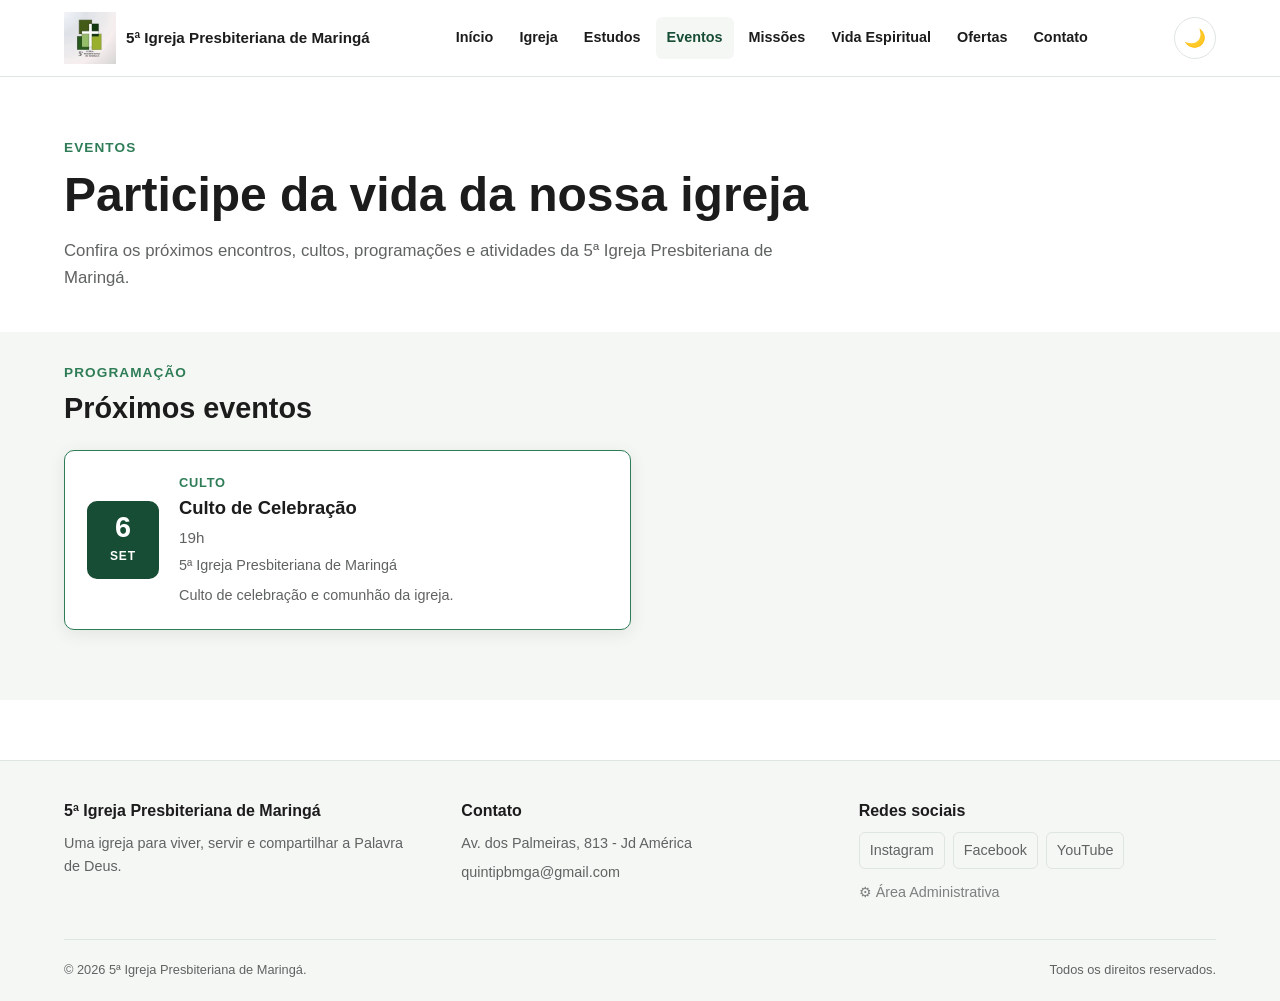
==== pages/eventos/eventos.html @ d7b568ab "Add files via upload" ====
<!DOCTYPE html>
<html lang="pt-BR">

<head>
    <meta charset="UTF-8">

    <meta
        name="viewport"
        content="width=device-width, initial-scale=1.0"
    >

    <meta
        name="description"
        content="Confira os próximos eventos da 5ª Igreja Presbiteriana de Maringá."
    >

    <title>Eventos — 5ª Igreja Presbiteriana de Maringá</title>

    <link
        rel="icon"
        href="../../asssets/logo/ipb.ico"
    >

    <link
        rel="stylesheet"
        href="../../beckend/css/global.css"
    >

    <link
        rel="stylesheet"
        href="../../beckend/css/components.css"
    >

    <link
        rel="stylesheet"
        href="eventos.css"
    >
</head>

<body data-root="../../">

    <header id="header"></header>

    <main>

        <!-- =====================================================
             INTRODUÇÃO
             ===================================================== -->

        <section class="eventos-intro">

            <div class="eventos-container">

                <p class="eventos-label">
                    Eventos
                </p>

                <h1>
                    Participe da vida da nossa igreja
                </h1>

                <p class="eventos-texto">
                    Confira os próximos encontros, cultos,
                    programações e atividades da
                    5ª Igreja Presbiteriana de Maringá.
                </p>

            </div>

        </section>


        <!-- =====================================================
             EVENTOS
             ===================================================== -->

        <section class="eventos-conteudo">

            <div class="eventos-container">

                <div class="eventos-cabecalho">

                    <div>

                        <p class="eventos-secao-label">
                            Programação
                        </p>

                        <h2>
                            Próximos eventos
                        </h2>

                    </div>

                </div>


                <!--
                    Os eventos serão carregados
                    dinamicamente pelo eventos.js.
                -->
            <div
                class="eventos-lista"
                id="eventos-lista"
            ></div>

            </div>

            </section>

            </main>

    <footer id="footer"></footer>


    <script src="../../beckend/js/global.js"></script>

    <script src="../../beckend/js/components.js"></script>

    <script src="eventos.js"></script>

</body>

</html>
---- beckend/css/global.css ----
/* =========================================================
   GLOBAL — SIPB MARINGÁ
   ========================================================= */


/* =========================================================
   VARIÁVEIS
   ========================================================= */

:root {

    /* =====================================================
       CORES PRINCIPAIS DA IDENTIDADE
       ===================================================== */

    --verde-principal: #174d35;
    --verde-escuro: #174d35;
    --verde-medio: #2f7d57;
    --verde-claro: #7fba9a;


    /* =====================================================
       TEMA CLARO
       ===================================================== */

    --cor-fundo: #ffffff;

    --cor-fundo-secundario: #f5f7f5;

    --cor-fundo-card: #ffffff;

    --cor-texto: #1c1c1c;

    --cor-texto-secundario: #5f6361;

    --cor-borda: #dfe5e1;


    /* =====================================================
       HEADER
       ===================================================== */

    --header-fundo: #ffffff;

    --header-texto: #1c1c1c;


    /* =====================================================
       BOTÕES
       ===================================================== */

    --botao-fundo: var(--verde-escuro);

    --botao-texto: #ffffff;

    --botao-hover: #236846;


    /* =====================================================
       SOMBRAS
       ===================================================== */

    --sombra-suave:
        0 4px 18px rgba(0, 0, 0, 0.08);


    /* =====================================================
       DIMENSÕES
       ===================================================== */

    --largura-conteudo: 1180px;

    --altura-header: 76px;


    /* =====================================================
       BORDAS
       ===================================================== */

    --raio-pequeno: 6px;

    --raio-medio: 10px;

    --raio-grande: 16px;


    /* =====================================================
       TRANSIÇÕES
       ===================================================== */

    --transicao: 0.25s ease;
}


/* =========================================================
   TEMA ESCURO
   ========================================================= */

[data-theme="dark"] {

    --cor-fundo: #101412;

    --cor-fundo-secundario: #171c19;

    --cor-fundo-card: #1d2420;


    --cor-texto: #f1f3f1;

    --cor-texto-secundario: #b7beb9;

    --cor-borda: #303832;


    --header-fundo: #141916;

    --header-texto: #f1f3f1;


    --botao-fundo: #4f9a72;

    --botao-texto: #ffffff;

    --botao-hover: #65ad86;


    --sombra-suave:
        0 4px 18px rgba(0, 0, 0, 0.35);
}


/* =========================================================
   RESET
   ========================================================= */

* {
    margin: 0;

    padding: 0;

    box-sizing: border-box;
}


/* =========================================================
   HTML / BODY
   ========================================================= */

html {
    scroll-behavior: smooth;
}


body {

    min-height: 100vh;

    background-color: var(--cor-fundo);

    color: var(--cor-texto);

    font-family:
        Arial,
        Helvetica,
        sans-serif;

    line-height: 1.6;

    transition:
        background-color var(--transicao),
        color var(--transicao);
}


/* =========================================================
   ELEMENTOS GERAIS
   ========================================================= */

img {

    display: block;

    max-width: 100%;
}


button,
input,
textarea,
select {

    font: inherit;
}


button {

    cursor: pointer;
}


a {

    color: inherit;

    text-decoration: none;
}


/* =========================================================
   CONTEÚDO
   ========================================================= */

main {

    width: 100%;
}


.container {

    width:
        min(
            var(--largura-conteudo),
            90%
        );

    margin: 0 auto;
}


/* =========================================================
   TÍTULOS
   ========================================================= */

h1,
h2,
h3,
h4,
h5,
h6 {

    line-height: 1.2;

    color: var(--cor-texto);
}


p {

    color: var(--cor-texto-secundario);
}


/* =========================================================
   SEÇÕES
   ========================================================= */

section {

    width: 100%;
}


/* =========================================================
   BOTÕES
   ========================================================= */

button,
.btn {

    border: none;

    border-radius:
        var(--raio-medio);

    transition:
        background-color var(--transicao),
        color var(--transicao),
        transform var(--transicao),
        box-shadow var(--transicao);
}


.btn {

    display: inline-flex;

    align-items: center;

    justify-content: center;

    padding: 12px 22px;

    background-color:
        var(--botao-fundo);

    color:
        var(--botao-texto);

    font-weight: 600;
}


.btn:hover {

    background-color:
        var(--botao-hover);

    transform:
        translateY(-1px);
}


/* =========================================================
   LINKS
   ========================================================= */

a {

    transition:
        color var(--transicao),
        opacity var(--transicao);
}


/* =========================================================
   ACESSIBILIDADE — FOCO
   ========================================================= */

:focus-visible {

    outline:
        3px solid var(--verde-claro);

    outline-offset: 3px;
}


/* =========================================================
   SELEÇÃO DE TEXTO
   ========================================================= */

::selection {

    background-color:
        var(--verde-escuro);

    color:
        #ffffff;
}


/* =========================================================
   RESPONSIVIDADE
   ========================================================= */

@media (max-width: 768px) {

    :root {

        --altura-header: 68px;
    }


    .container {

        width:
            min(
                92%,
                var(--largura-conteudo)
            );
    }


    body {

        font-size: 15px;
    }
}


/* =========================================================
   REDUÇÃO DE MOVIMENTO
   ========================================================= */

@media (prefers-reduced-motion: reduce) {

    html {

        scroll-behavior: auto;
    }


    *,
    *::before,
    *::after {

        transition-duration:
            0.01ms !important;

        animation-duration:
            0.01ms !important;

        animation-iteration-count:
            1 !important;
    }
}
---- beckend/css/components.css ----
/* =========================================================
   COMPONENTS — SIPB MARINGÁ
   ========================================================= */

/* =========================================================
   HEADER
   ========================================================= */

.site-header {
    position: sticky;
    top: 0;
    z-index: 1000;

    width: 100%;

    background-color: var(--header-fundo);
    border-bottom: 1px solid var(--cor-borda);

    transition:
        background-color var(--transicao),
        border-color var(--transicao),
        box-shadow var(--transicao);
}

.site-header.scrolled {
    box-shadow: var(--sombra-suave);
}


/* =========================================================
   HEADER — CONTAINER
   ========================================================= */

.header-container {
    width: min(var(--largura-conteudo), 90%);
    min-height: var(--altura-header);

    margin: 0 auto;

    display: flex;
    align-items: center;
    justify-content: space-between;

    gap: 30px;
}


/* =========================================================
   LOGO
   ========================================================= */

.site-logo {
    display: flex;
    align-items: center;

    flex-shrink: 0;
}

.site-logo img {
    width: 52px;
    height: 52px;

    object-fit: contain;
}

.site-logo-text {
    margin-left: 10px;

    font-size: 0.95rem;
    font-weight: 700;

    color: var(--header-texto);

    white-space: nowrap;
}


/* =========================================================
   NAVEGAÇÃO
   ========================================================= */

.main-nav {
    display: flex;
    align-items: center;
    justify-content: center;

    gap: 4px;
}

.main-nav a {
    display: inline-flex;
    align-items: center;
    justify-content: center;

    min-height: 42px;

    padding: 8px 11px;

    color: var(--header-texto);

    font-size: 0.9rem;
    font-weight: 600;

    border-radius: var(--raio-pequeno);

    transition:
        background-color var(--transicao),
        color var(--transicao);
}

.main-nav a:hover {
    background-color: var(--cor-fundo-secundario);
}

.main-nav a.active {
    color: var(--verde-escuro);
    background-color: var(--cor-fundo-secundario);
}

[data-theme="dark"] .main-nav a.active {
    color: var(--verde-claro);
}


/* =========================================================
   AÇÕES DO HEADER
   ========================================================= */

.header-actions {
    display: flex;
    align-items: center;

    gap: 8px;

    flex-shrink: 0;
}


/* =========================================================
   BOTÃO DO TEMA
   ========================================================= */

.theme-toggle {
    width: 42px;
    height: 42px;

    display: inline-flex;
    align-items: center;
    justify-content: center;

    padding: 0;

    background-color: transparent;
    color: var(--header-texto);

    border: 1px solid var(--cor-borda);
    border-radius: 50%;

    font-size: 1.1rem;

    transition:
        background-color var(--transicao),
        border-color var(--transicao),
        transform var(--transicao);
}

.theme-toggle:hover {
    background-color: var(--cor-fundo-secundario);

    transform: rotate(8deg);
}


/* =========================================================
   BOTÃO MENU MOBILE
   ========================================================= */

.mobile-menu-toggle {
    display: none;

    width: 42px;
    height: 42px;

    align-items: center;
    justify-content: center;

    padding: 0;

    background-color: transparent;
    color: var(--header-texto);

    border: 1px solid var(--cor-borda);
    border-radius: var(--raio-pequeno);

    font-size: 1.3rem;
}


/* =========================================================
   FOOTER
   ========================================================= */

.site-footer {
    width: 100%;

    margin-top: 60px;

    padding: 40px 0 20px;

    background-color: var(--cor-fundo-secundario);

    border-top: 1px solid var(--cor-borda);

    transition:
        background-color var(--transicao),
        border-color var(--transicao);
}

.footer-container {
    width: min(var(--largura-conteudo), 90%);

    margin: 0 auto;
}


/* =========================================================
   FOOTER — CONTEÚDO
   ========================================================= */

.footer-content {
    display: grid;

    grid-template-columns: repeat(3, 1fr);

    gap: 40px;
}

.footer-column h3 {
    margin-bottom: 12px;

    font-size: 1rem;

    color: var(--cor-texto);
}

.footer-column p {
    margin-bottom: 6px;

    font-size: 0.9rem;
}

.footer-column a {
    color: var(--cor-texto-secundario);

    font-size: 0.9rem;
}

.footer-column a:hover {
    color: var(--verde-escuro);
}

[data-theme="dark"] .footer-column a:hover {
    color: var(--verde-claro);
}


/* =========================================================
   FOOTER — REDES SOCIAIS
   ========================================================= */

.footer-social {
    display: flex;
    flex-wrap: wrap;

    gap: 8px;

    margin-top: 10px;
}

.footer-social a {
    display: inline-flex;
    align-items: center;

    padding: 6px 10px;

    border: 1px solid var(--cor-borda);
    border-radius: var(--raio-pequeno);

    transition:
        background-color var(--transicao),
        border-color var(--transicao);
}

.footer-social a:hover {
    background-color: var(--cor-fundo-card);
}


/* =========================================================
   ÁREA ADMINISTRATIVA
   ========================================================= */

.admin-access {
    display: inline-flex;
    align-items: center;

    gap: 6px;

    margin-top: 12px;

    color: var(--cor-texto-secundario);

    font-size: 0.8rem;

    opacity: 0.8;

    transition:
        color var(--transicao),
        opacity var(--transicao);
}

.admin-access:hover {
    color: var(--cor-texto);
    opacity: 1;
}


/* =========================================================
   FOOTER — COPYRIGHT
   ========================================================= */

.footer-bottom {
    display: flex;
    align-items: center;
    justify-content: space-between;

    gap: 20px;

    margin-top: 35px;
    padding-top: 20px;

    border-top: 1px solid var(--cor-borda);
}

.footer-bottom p {
    margin: 0;

    font-size: 0.8rem;
}


/* =========================================================
   MOBILE
   ========================================================= */

@media (max-width: 950px) {

    .header-container {
        gap: 15px;
    }

    .main-nav {
        gap: 0;
    }

    .main-nav a {
        padding: 8px 7px;

        font-size: 0.82rem;
    }

    .site-logo-text {
        font-size: 0.85rem;
    }
}


/* =========================================================
   TABLET / CELULAR
   ========================================================= */

@media (max-width: 800px) {

    .main-nav {
        position: absolute;

        top: 100%;
        left: 0;
        right: 0;

        display: none;
        flex-direction: column;
        align-items: stretch;

        padding: 15px;

        background-color: var(--header-fundo);

        border-bottom: 1px solid var(--cor-borda);

        box-shadow: var(--sombra-suave);
    }

    .main-nav.open {
        display: flex;
    }

    .main-nav a {
        width: 100%;

        justify-content: flex-start;

        padding: 12px 15px;

        font-size: 0.95rem;
    }

    .mobile-menu-toggle {
        display: inline-flex;
    }

    .footer-content {
        grid-template-columns: 1fr 1fr;
    }
}


/* =========================================================
   CELULAR
   ========================================================= */

@media (max-width: 550px) {

    .header-container {
        width: 92%;
    }

    .site-logo img {
        width: 45px;
        height: 45px;
    }

    .site-logo-text {
        max-width: 170px;

        overflow: hidden;
        text-overflow: ellipsis;

        font-size: 0.8rem;
    }

    .header-actions {
        gap: 5px;
    }

    .theme-toggle,
    .mobile-menu-toggle {
        width: 38px;
        height: 38px;

        font-size: 1rem;
    }

    .footer-content {
        grid-template-columns: 1fr;

        gap: 25px;
    }

    .footer-bottom {
        flex-direction: column;

        align-items: flex-start;
    }
}
---- pages/eventos/eventos.css ----
/* =========================================================
   EVENTOS — SIPB MARINGÁ
   ========================================================= */


/* =========================================================
   CONTAINER
   ========================================================= */

.eventos-container {
    width: min(1180px, 90%);
    margin: 0 auto;
}


/* =========================================================
   INTRODUÇÃO
   ========================================================= */

.eventos-intro {
    padding: 60px 0 40px;
    background: var(--cor-fundo);
}

.eventos-label,
.eventos-secao-label {
    margin-bottom: 8px;
    color: var(--verde-medio);
    font-size: 0.85rem;
    font-weight: 700;
    letter-spacing: 0.08em;
    text-transform: uppercase;
}

.eventos-intro h1 {
    max-width: 760px;
    margin-bottom: 16px;
    color: var(--cor-texto);
    font-size: clamp(2rem, 4vw, 3rem);
    line-height: 1.15;
}

.eventos-texto {
    max-width: 720px;
    color: var(--cor-texto-secundario);
    font-size: 1.05rem;
}


/* =========================================================
   CONTEÚDO
   ========================================================= */

.eventos-conteudo {
    padding: 30px 0 70px;
    background: var(--cor-fundo-secundario);
}

.eventos-cabecalho {
    margin-bottom: 24px;
}

.eventos-cabecalho h2 {
    color: var(--cor-texto);
    font-size: 1.8rem;
}


/* =========================================================
   LISTA DE EVENTOS
   ========================================================= */

.eventos-lista {
    display: grid;
    grid-template-columns: repeat(2, minmax(0, 1fr));
    gap: 18px;
}


/* =========================================================
   CARD
   ========================================================= */

.evento-card {
    display: flex;
    align-items: center;
    gap: 20px;
    padding: 22px;
    background: var(--cor-fundo-card);
    border: 1px solid var(--cor-borda);
    border-radius: var(--raio-medio);
    box-shadow: var(--sombra-suave);
    transition:
        transform var(--transicao),
        box-shadow var(--transicao),
        border-color var(--transicao);
}

.evento-card:hover {
    transform: translateY(-2px);
}


/* =========================================================
   DATA
   ========================================================= */

.evento-data {
    flex: 0 0 72px;
    width: 72px;
    height: 78px;
    display: flex;
    flex-direction: column;
    align-items: center;
    justify-content: center;
    background: var(--verde-principal);
    border-radius: var(--raio-medio);
    color: #ffffff;
    text-align: center;
}

.evento-dia {
    display: block;
    font-size: 1.8rem;
    font-weight: 800;
    line-height: 1;
}

.evento-mes {
    margin-top: 5px;
    font-size: 0.75rem;
    font-weight: 700;
    letter-spacing: 0.08em;
}


/* =========================================================
   INFORMAÇÕES
   ========================================================= */

.evento-info {
    min-width: 0;
}

.evento-tipo {
    margin-bottom: 4px;
    color: var(--verde-medio);
    font-size: 0.8rem;
    font-weight: 700;
    letter-spacing: 0.06em;
    text-transform: uppercase;
}

.evento-info h3 {
    margin-bottom: 6px;
    color: var(--cor-texto);
    font-size: 1.15rem;
}

.evento-detalhes {
    color: var(--cor-texto-secundario);
    font-size: 0.95rem;
}


/* =========================================================
   TEMA ESCURO
   ========================================================= */

[data-theme="dark"] .eventos-conteudo {
    background: var(--cor-fundo-secundario);
}

[data-theme="dark"] .evento-card {
    background: var(--cor-fundo-card);
}


/* =========================================================
   TABLET
   ========================================================= */

@media (max-width: 800px) {

    .eventos-intro {
        padding: 50px 0 35px;
    }

    .eventos-conteudo {
        padding: 25px 0 55px;
    }

    .eventos-lista {
        grid-template-columns: 1fr;
    }

}


/* =========================================================
   MOBILE
   ========================================================= */

@media (max-width: 550px) {

    .eventos-container {
        width: 92%;
    }

    .eventos-intro {
        padding: 40px 0 30px;
    }

    .eventos-texto {
        font-size: 0.98rem;
    }

    .eventos-cabecalho h2 {
        font-size: 1.5rem;
    }

    .evento-card {
        gap: 14px;
        padding: 16px;
    }

    .evento-data {
        flex-basis: 62px;
        width: 62px;
        height: 68px;
    }

    .evento-dia {
        font-size: 1.5rem;
    }

    .evento-info h3 {
        font-size: 1rem;
    }

}

/* =========================================================
   INFORMAÇÕES ADICIONAIS DO EVENTO
   ========================================================= */

.evento-local {
    margin-top: 4px;
    color: var(--cor-texto-secundario);
    font-size: 0.9rem;
}

.evento-descricao {
    margin-top: 8px;
    color: var(--cor-texto-secundario);
    font-size: 0.9rem;
    line-height: 1.5;
}


/* =========================================================
   EVENTO EM DESTAQUE
   ========================================================= */

.evento-card.destaque {
    border-color: var(--verde-medio);
}


/* =========================================================
   NENHUM EVENTO
   ========================================================= */

.eventos-vazio {
    grid-column: 1 / -1;

    padding: 30px;

    background: var(--cor-fundo-card);
    border: 1px solid var(--cor-borda);
    border-radius: var(--raio-medio);

    color: var(--cor-texto-secundario);
    text-align: center;
}


/* =========================================================
   MOBILE
   ========================================================= */

@media (max-width: 550px) {

    .evento-descricao {
        font-size: 0.85rem;
    }

}
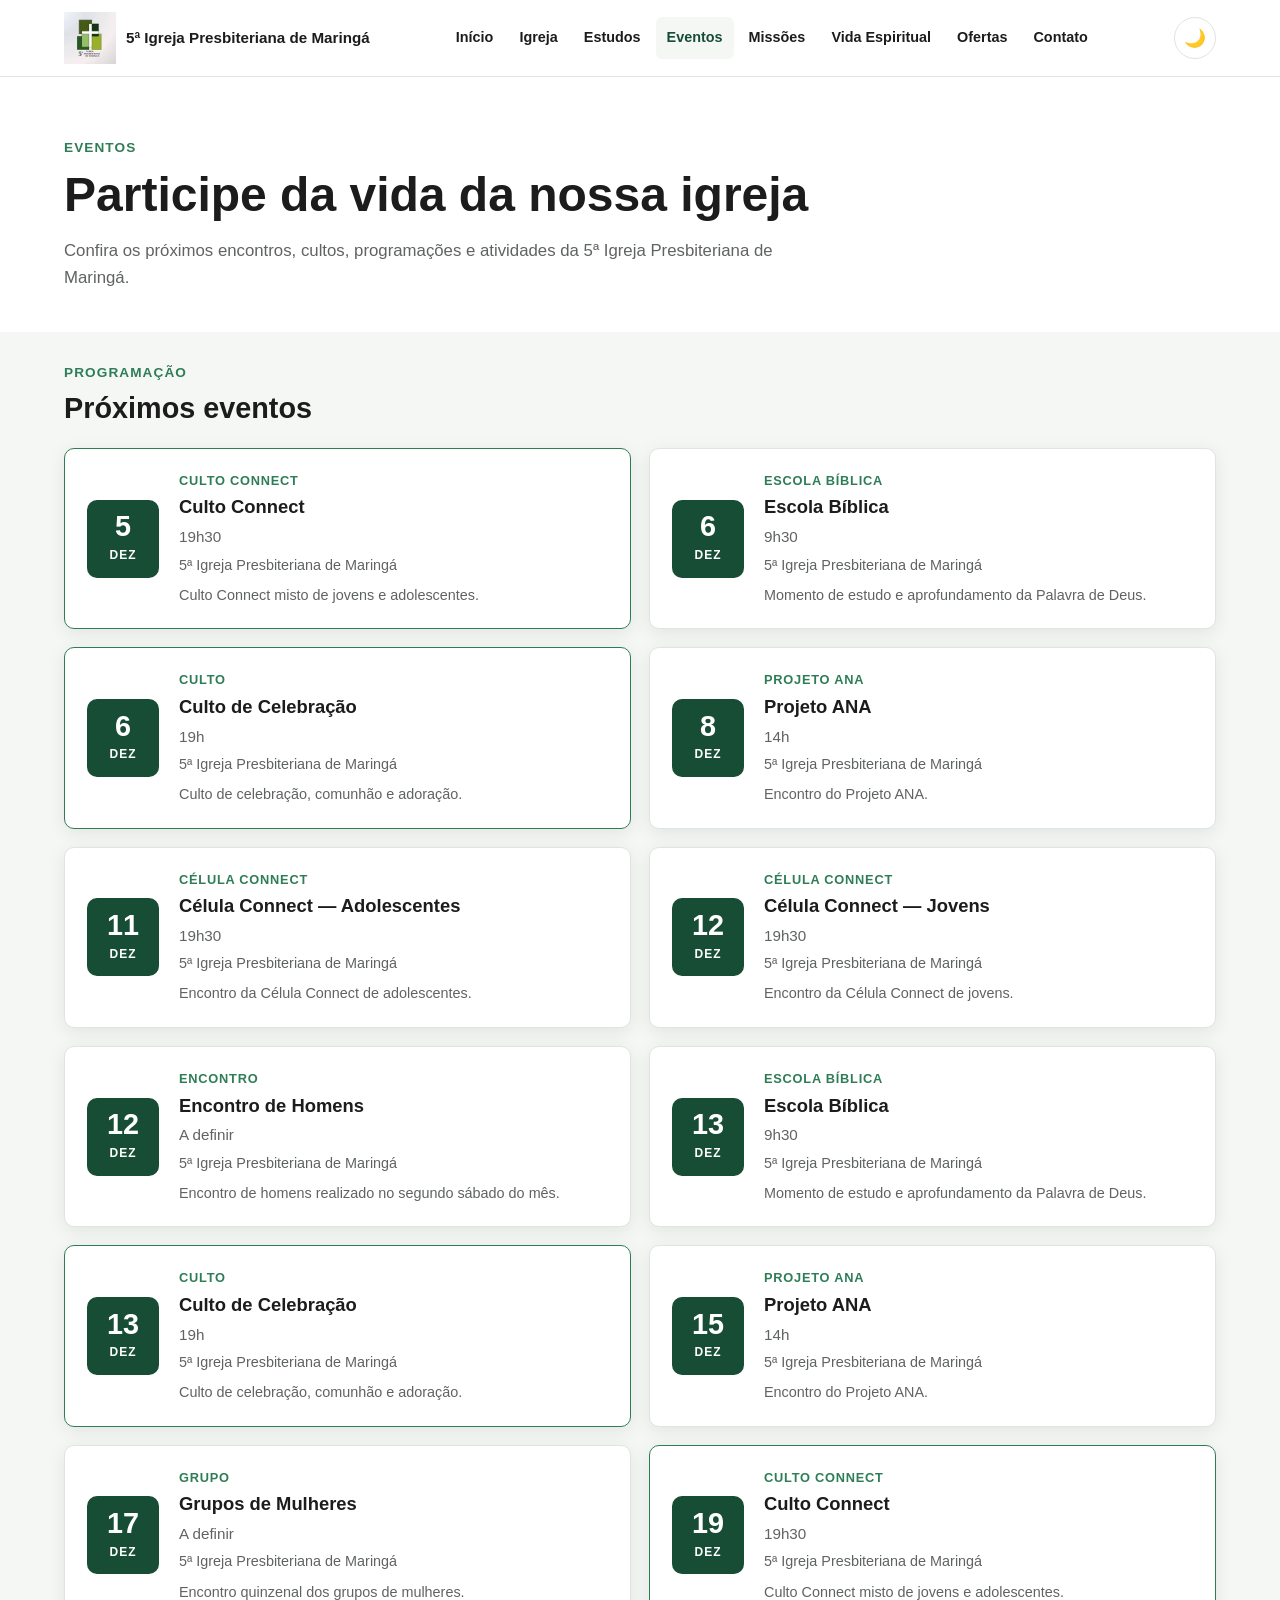
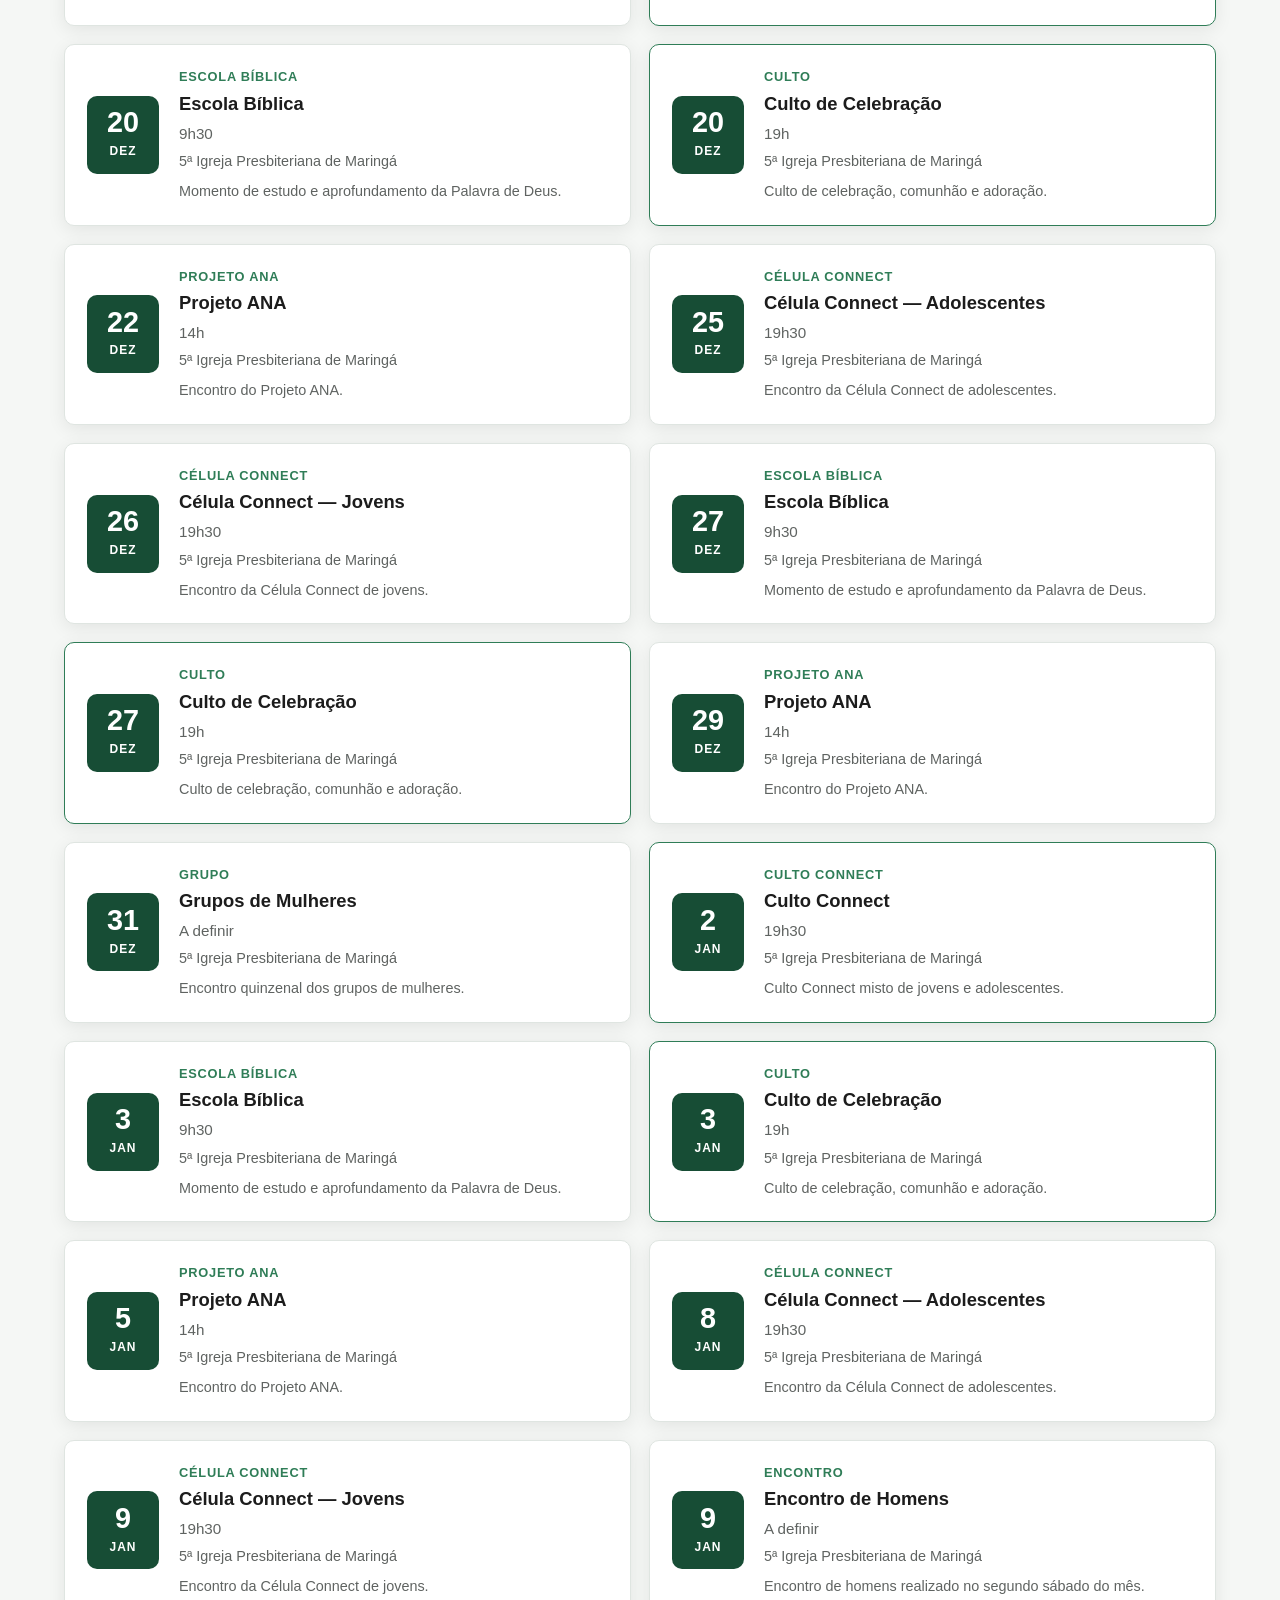
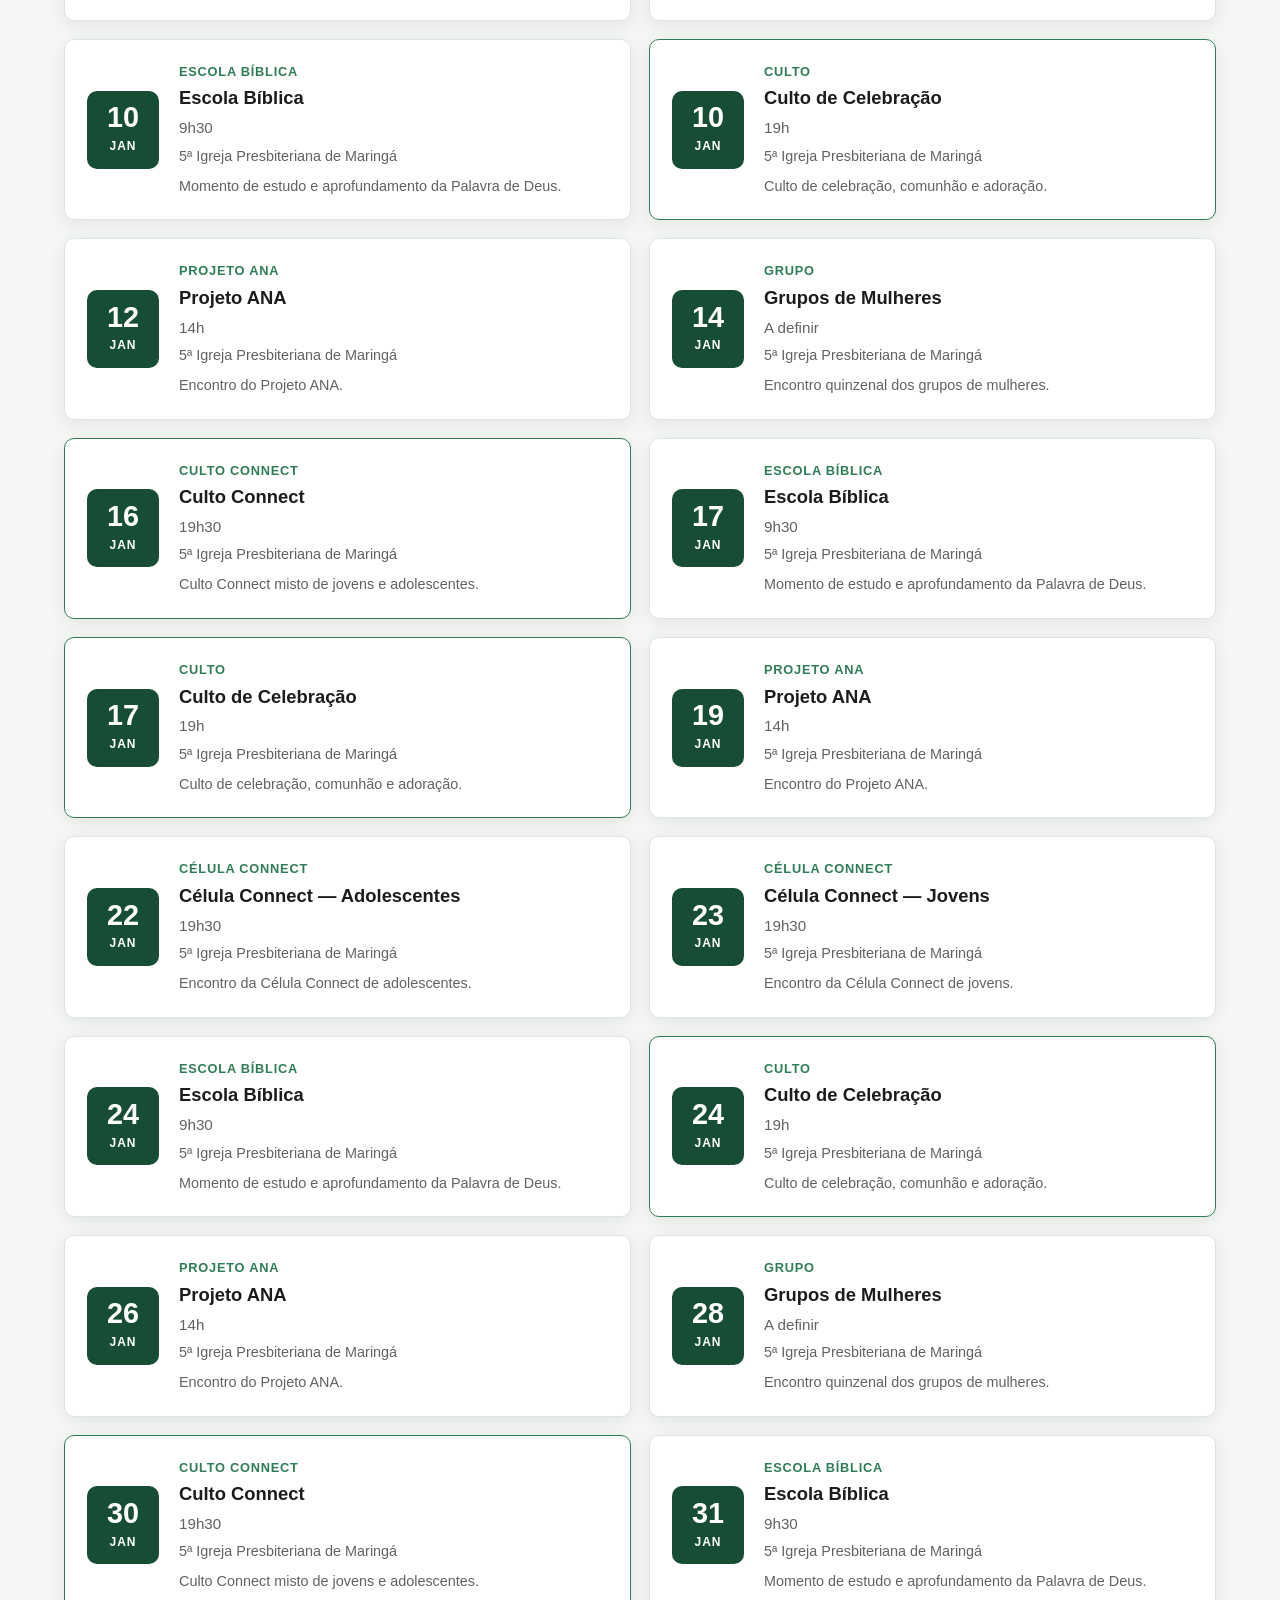
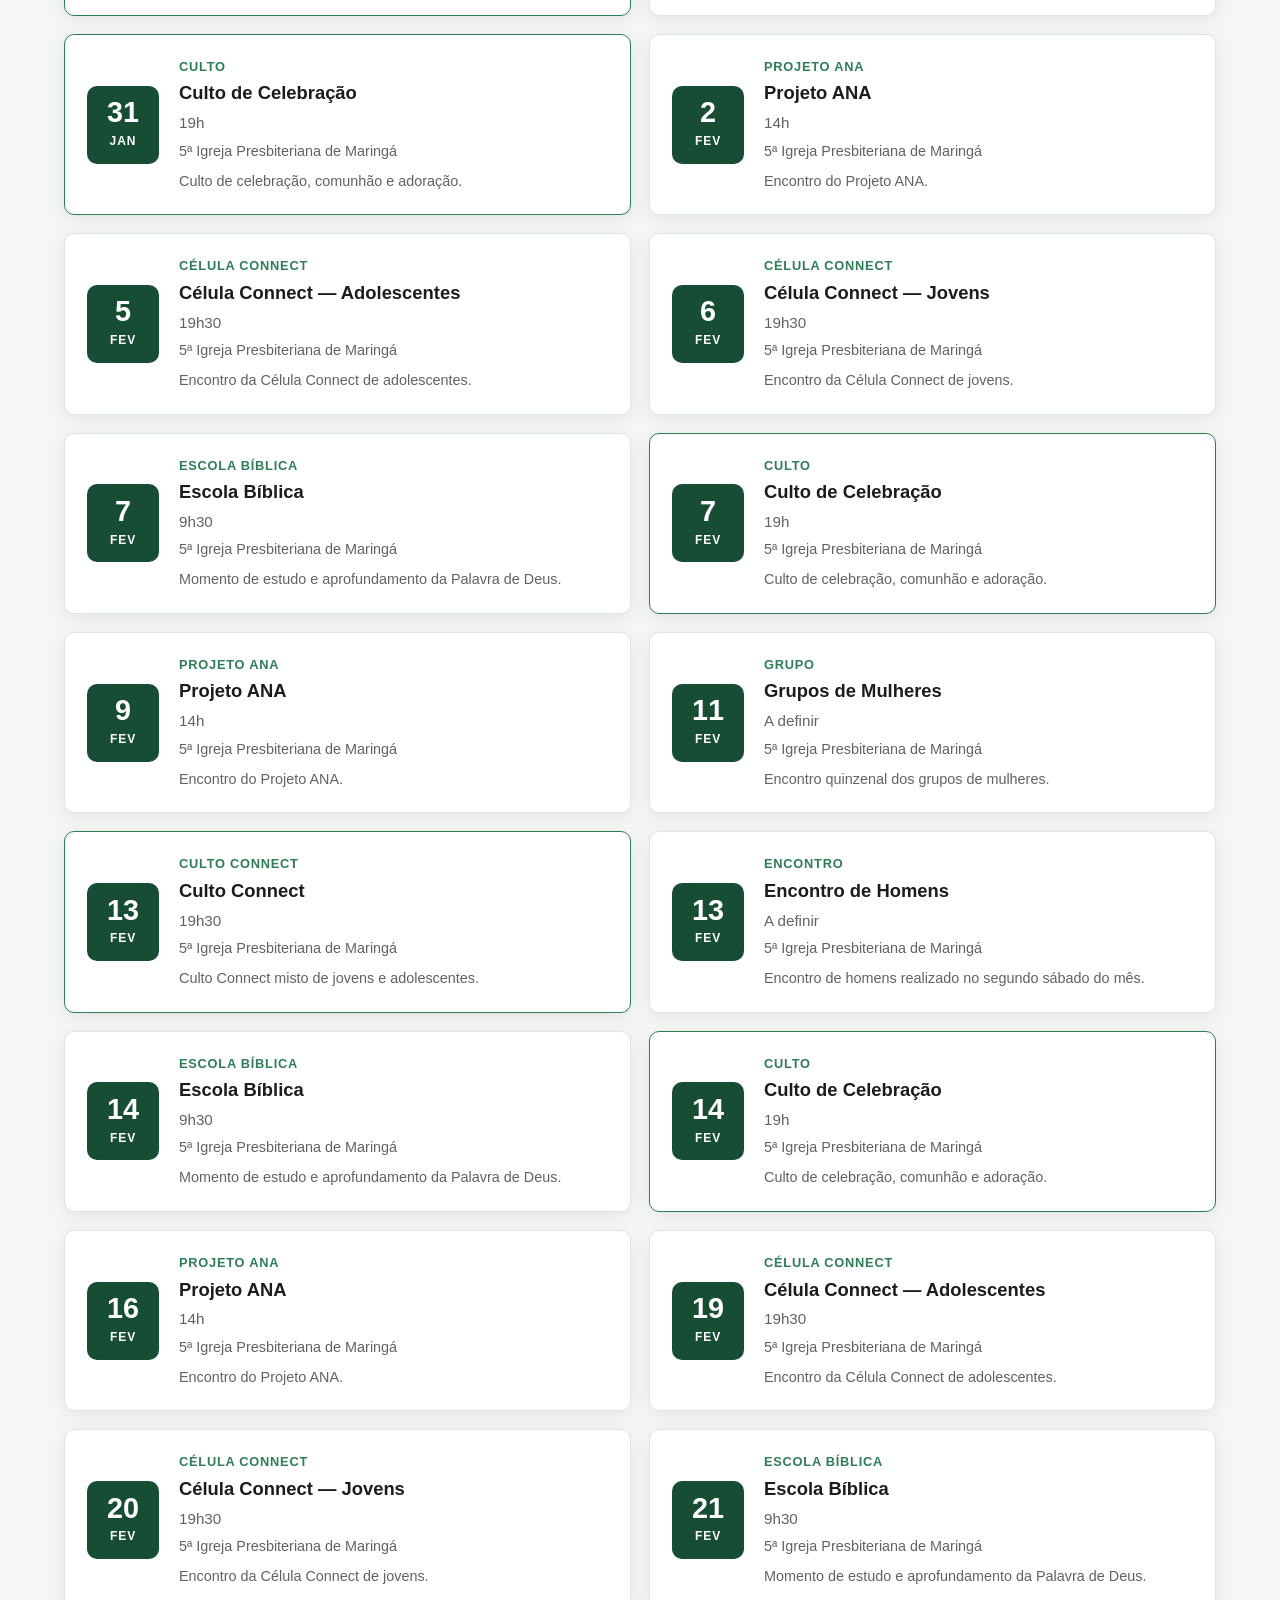
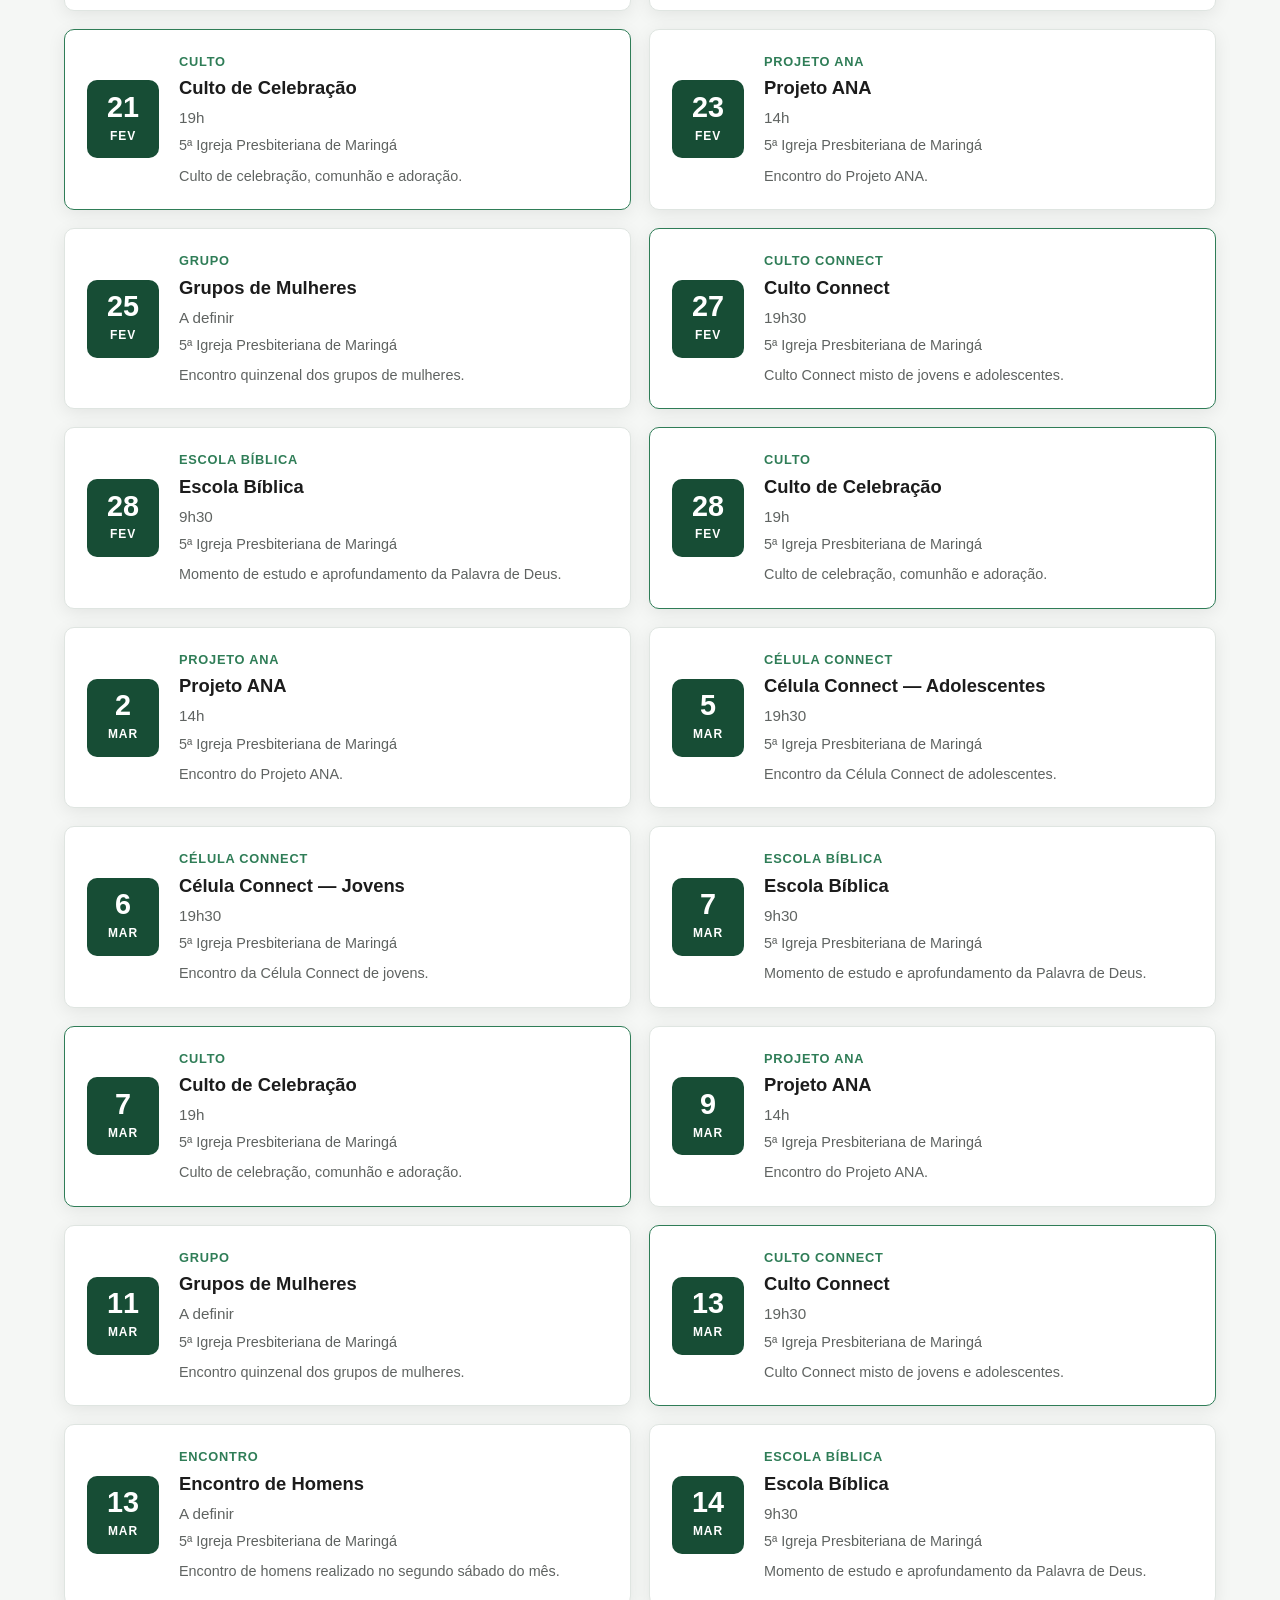
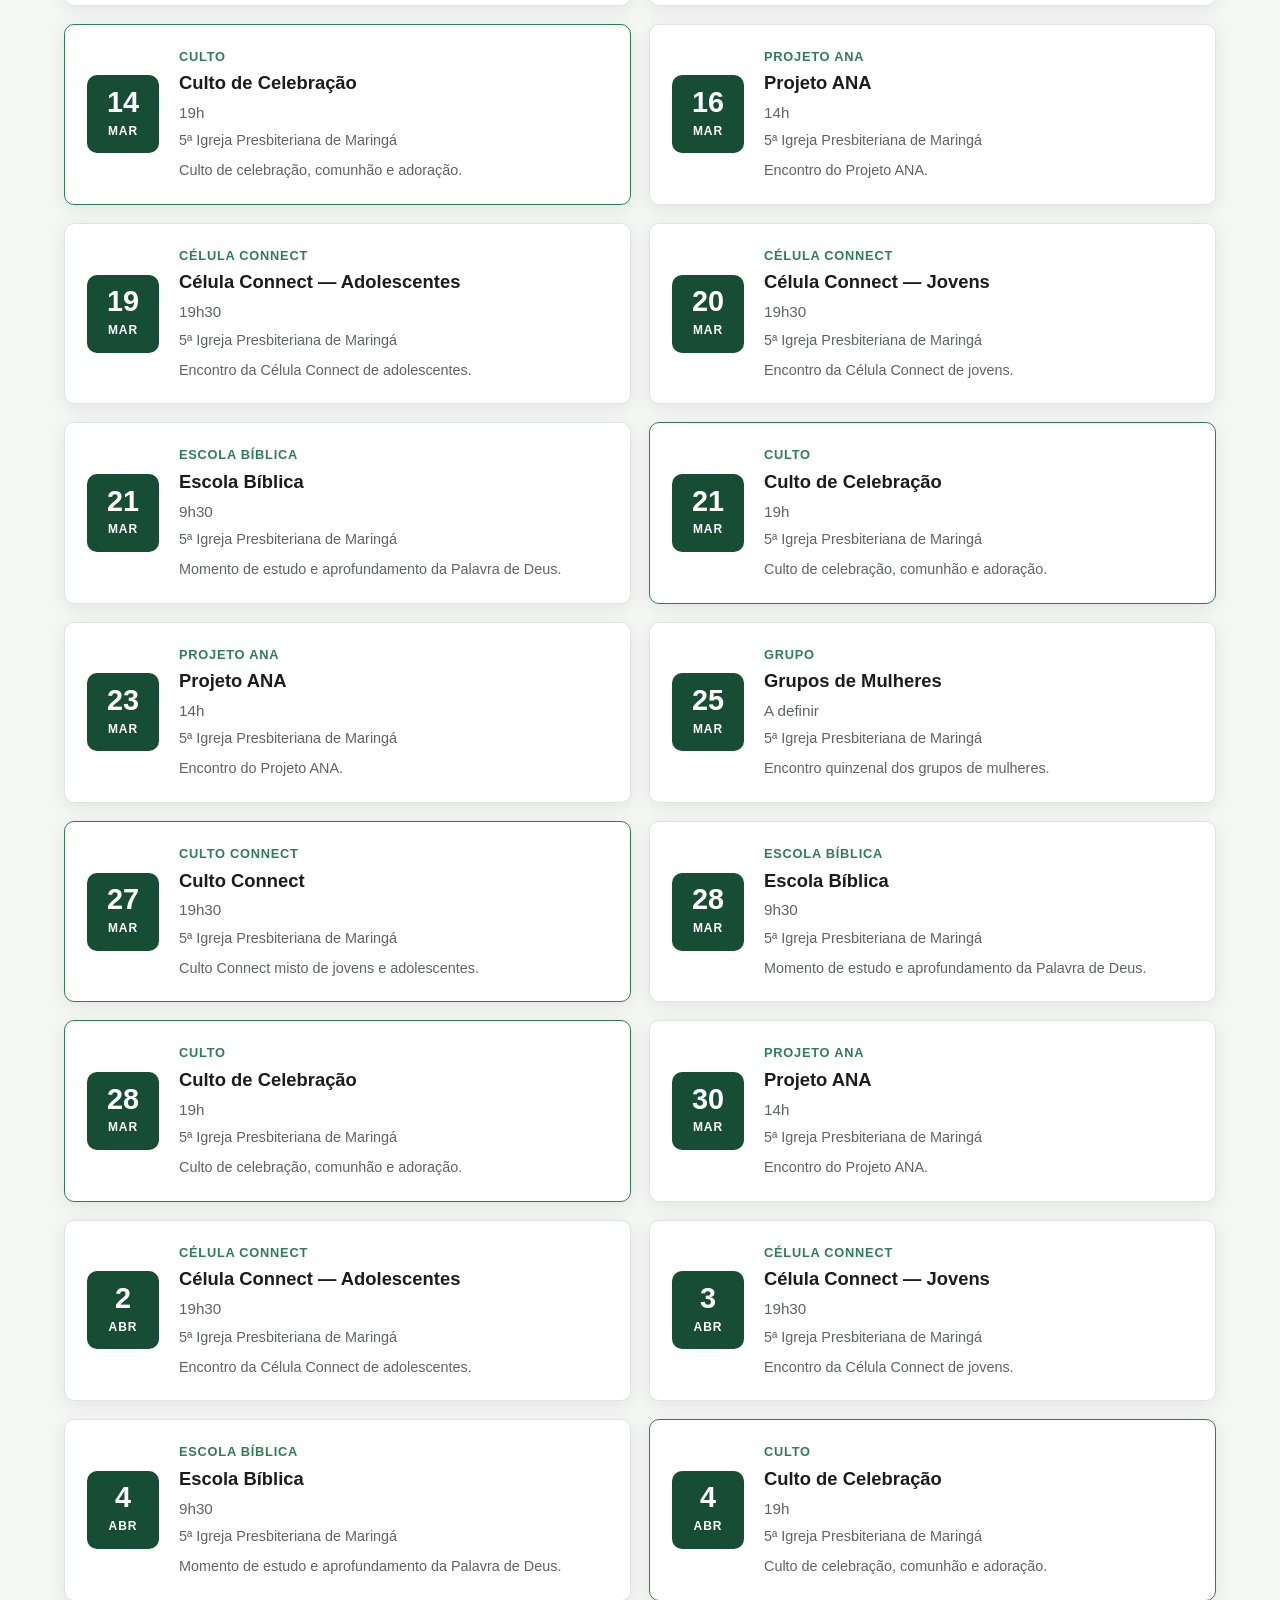
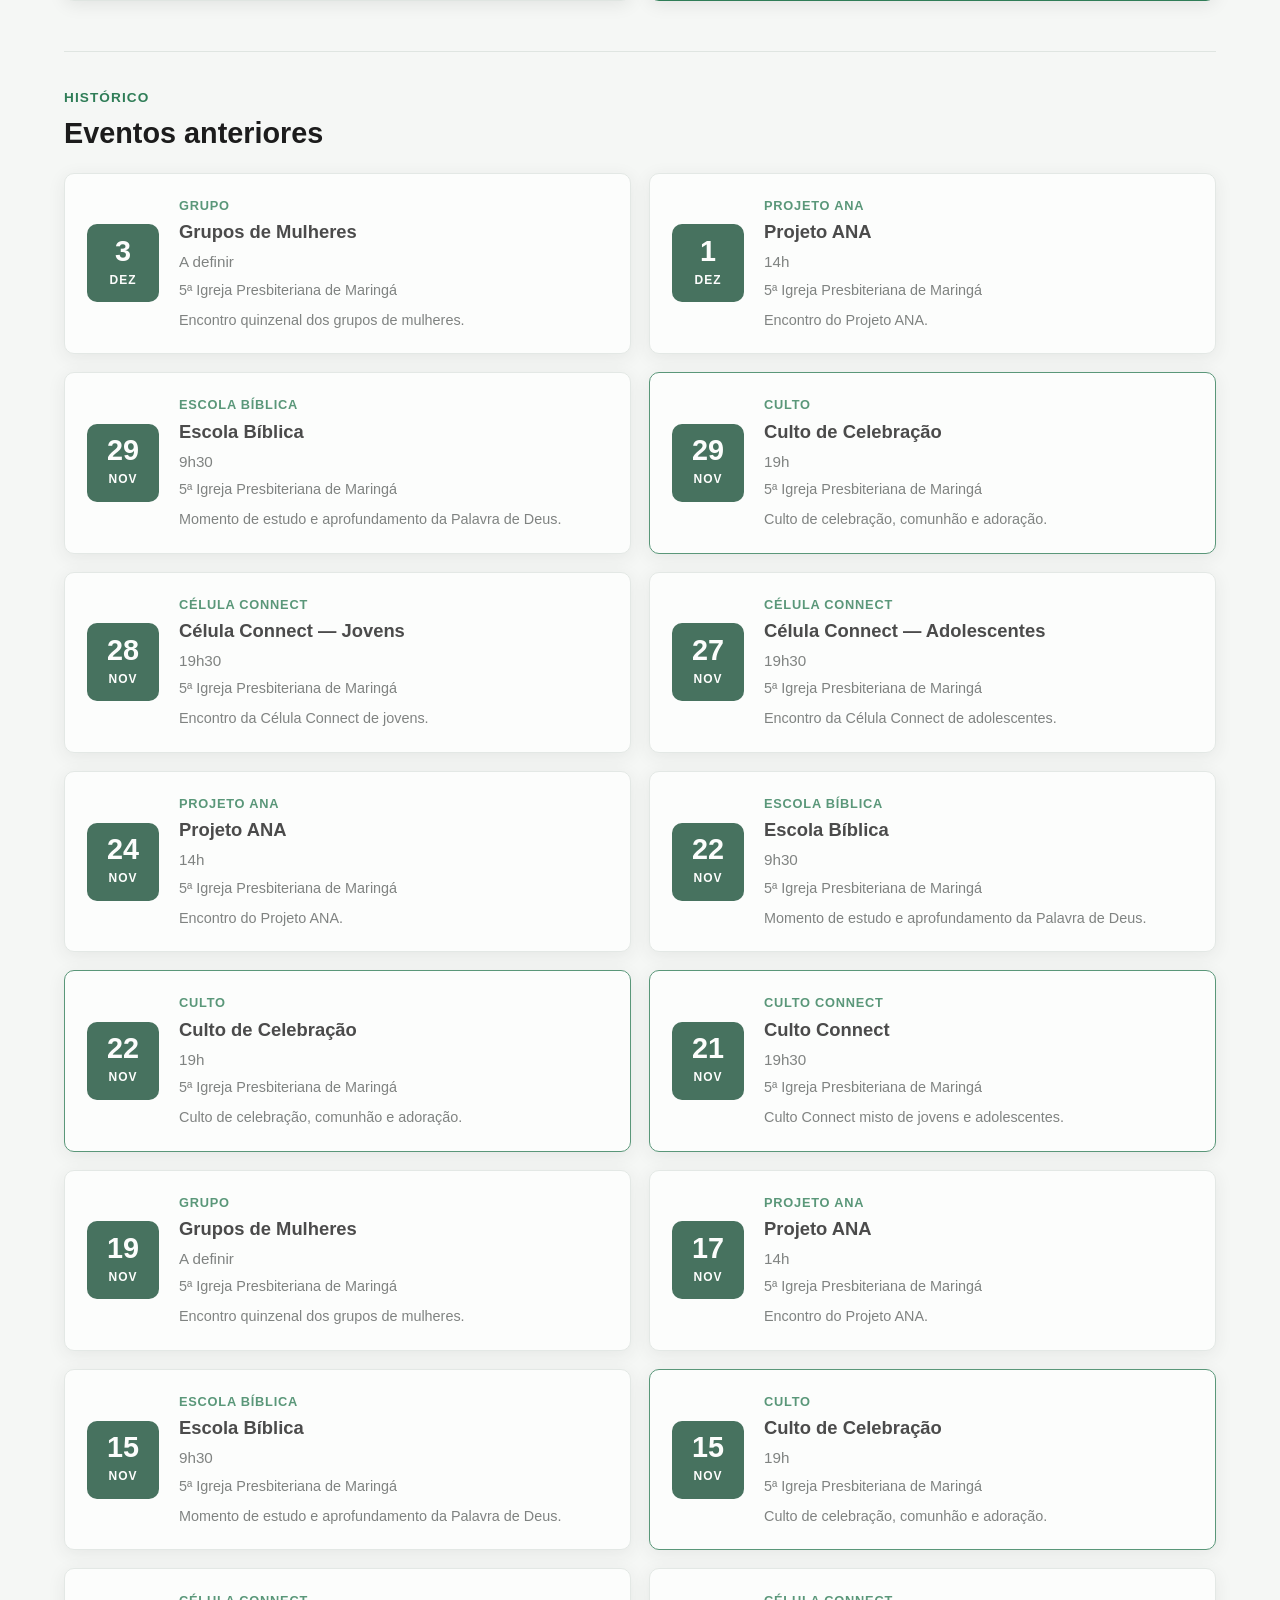
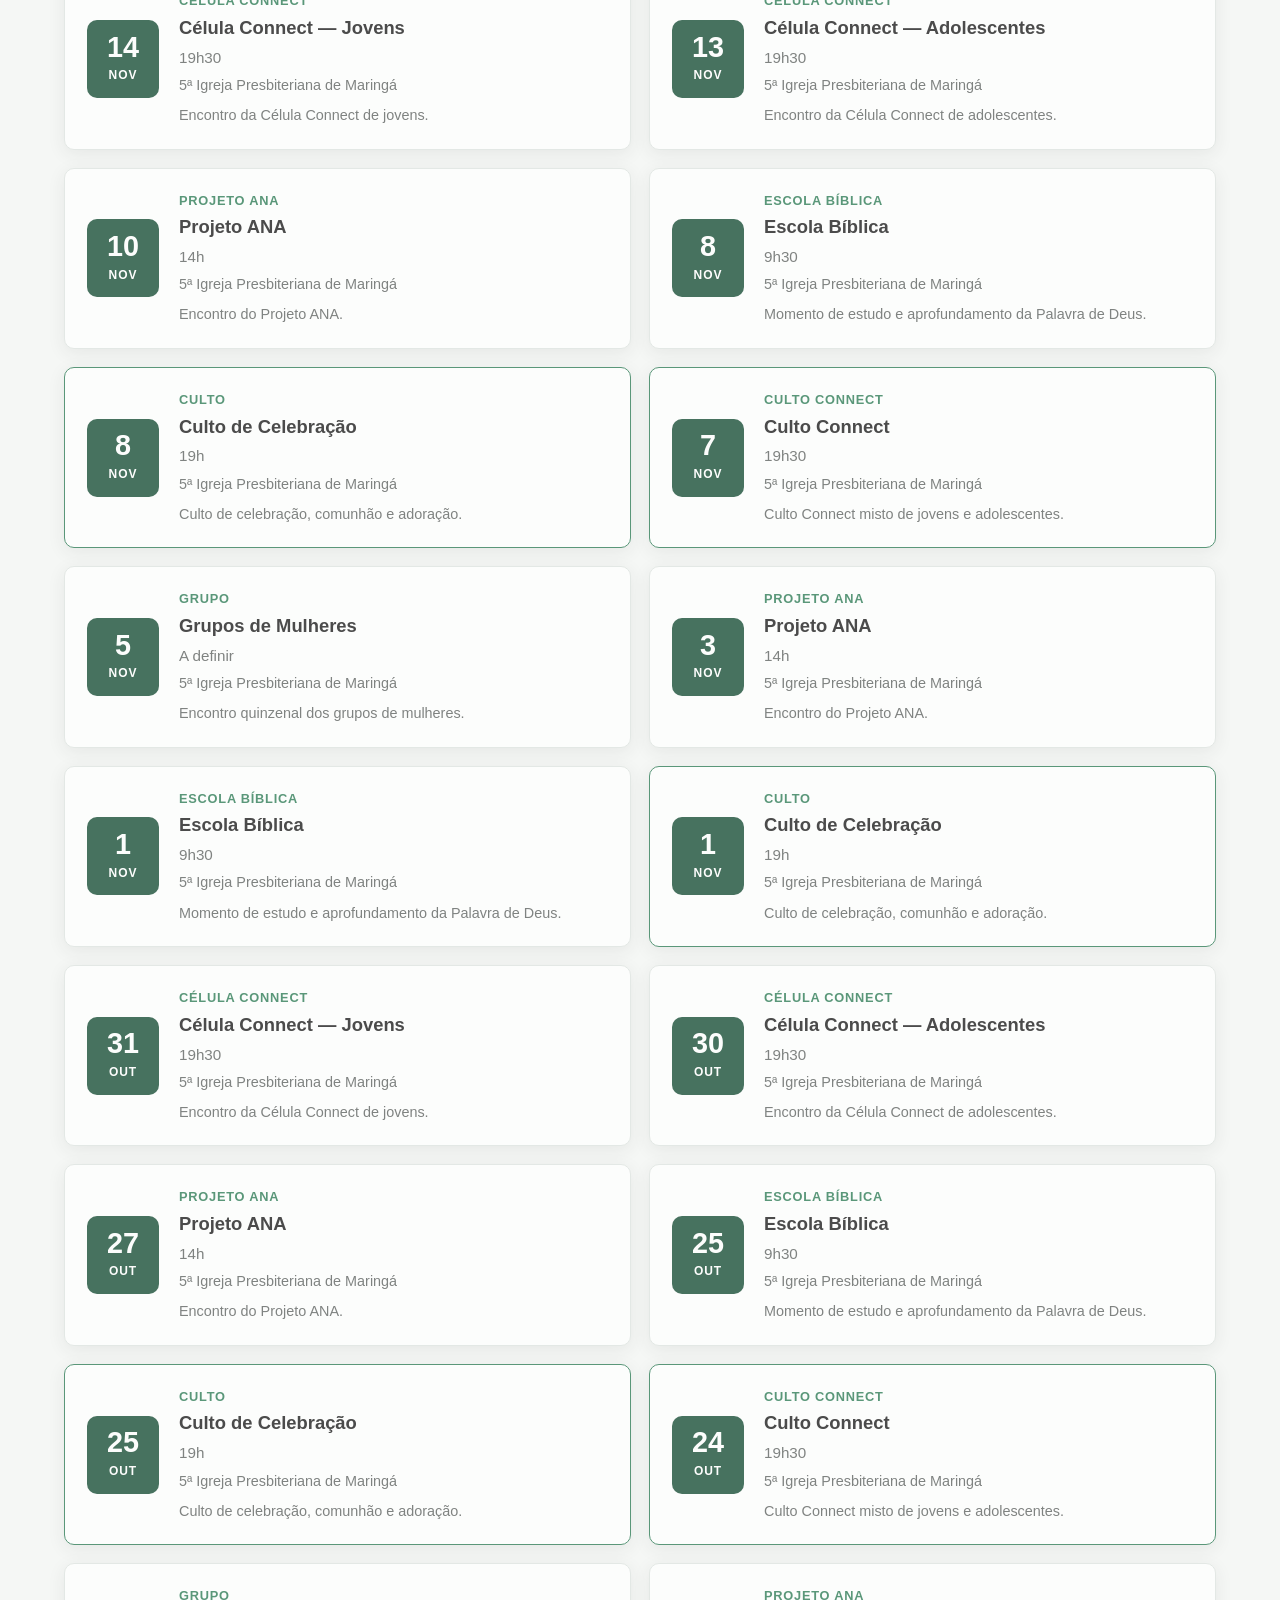
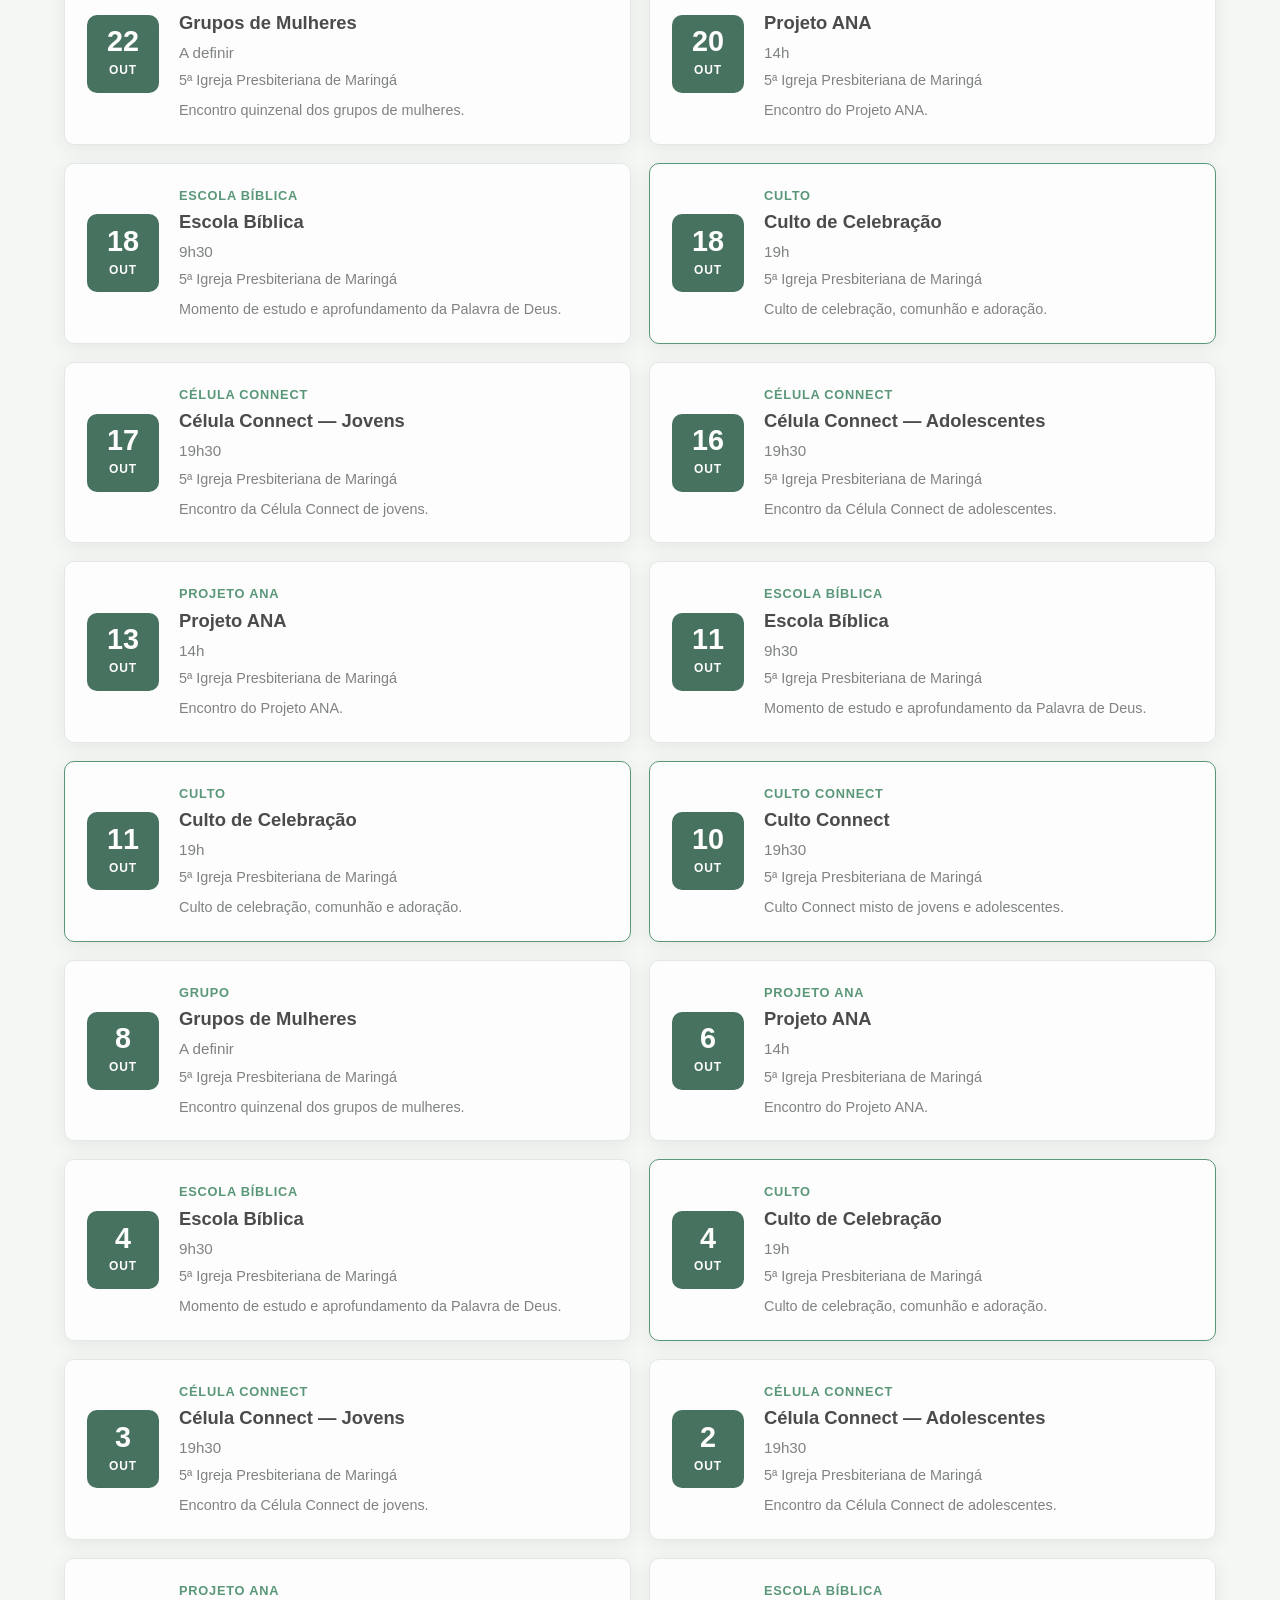
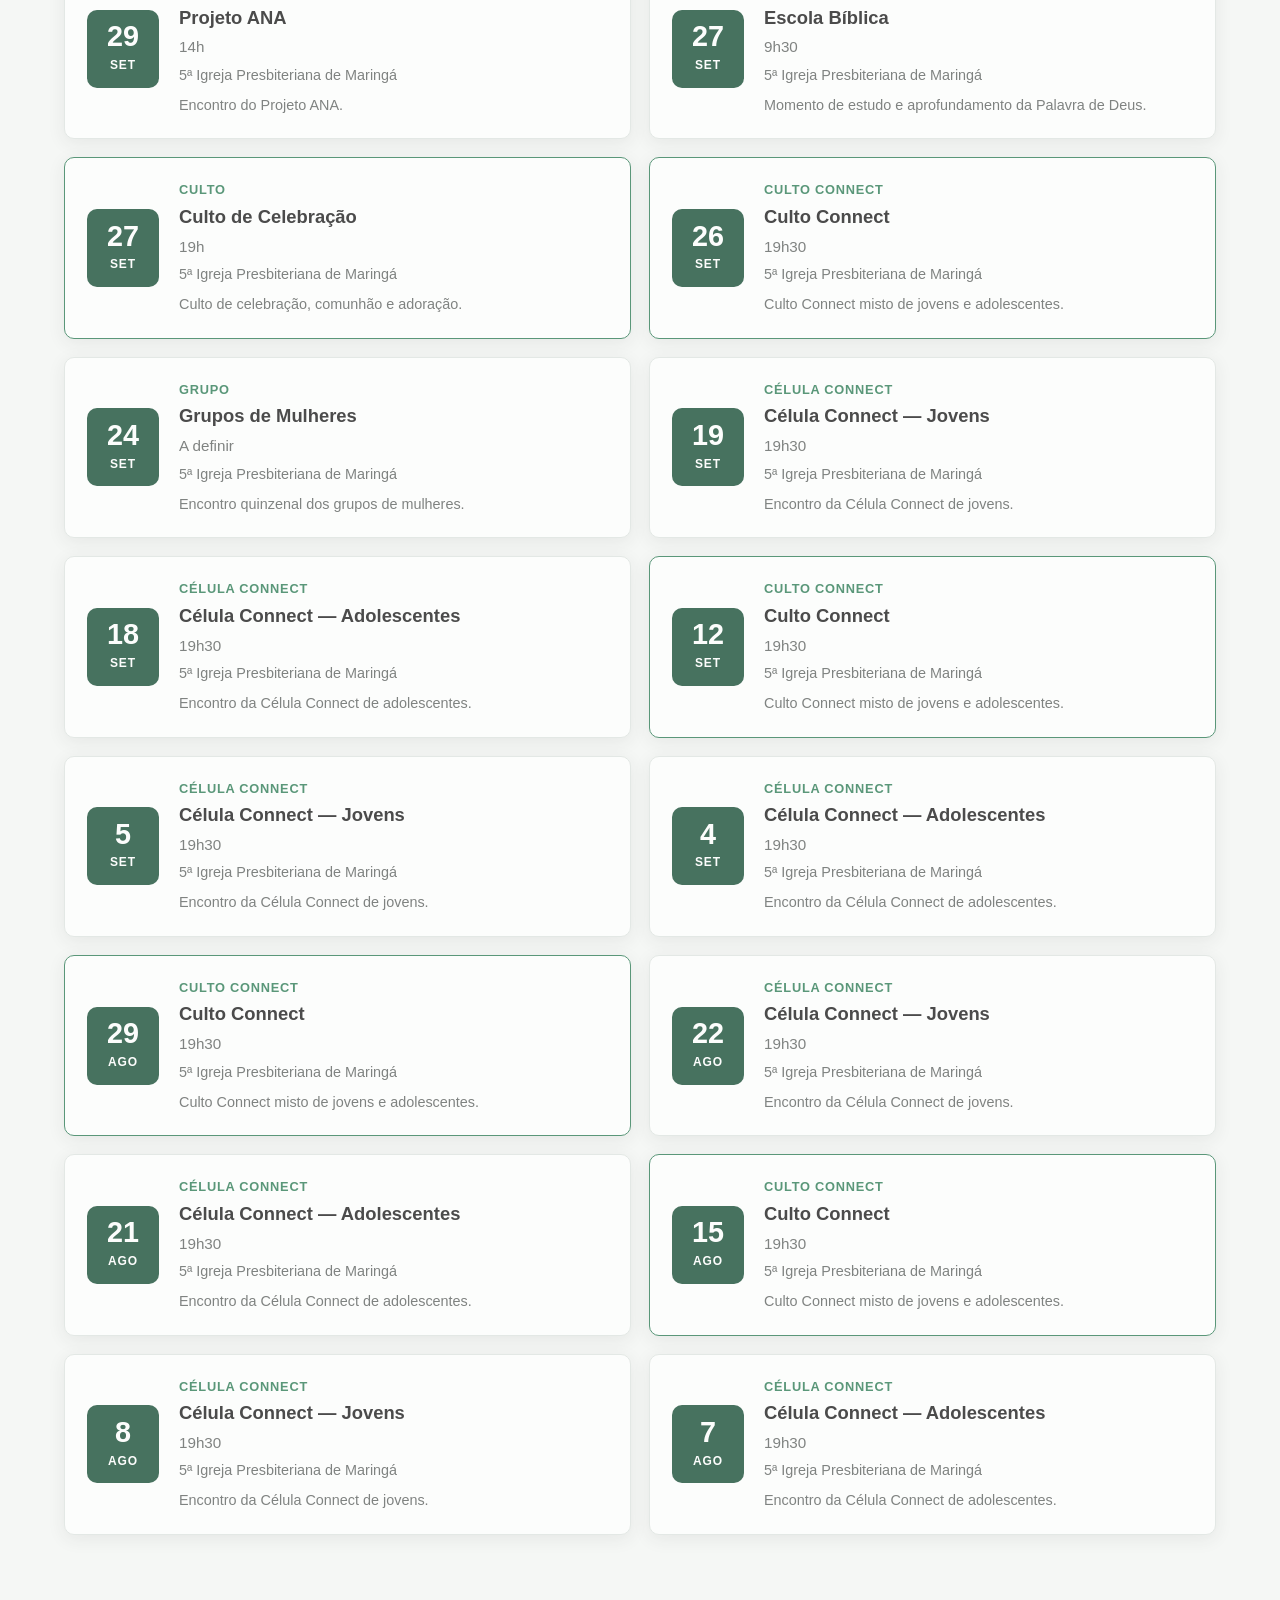
==== commit 35535263: "AR" ====
--- a/pages/eventos/eventos.html
+++ b/pages/eventos/eventos.html
@@ -2,6 +2,7 @@
 <html lang="pt-BR">
 
 <head>
+
     <meta charset="UTF-8">
 
     <meta
@@ -14,7 +15,9 @@
         content="Confira os próximos eventos da 5ª Igreja Presbiteriana de Maringá."
     >
 
-    <title>Eventos — 5ª Igreja Presbiteriana de Maringá</title>
+    <title>
+        Eventos — 5ª Igreja Presbiteriana de Maringá
+    </title>
 
     <link
         rel="icon"
@@ -35,17 +38,30 @@
         rel="stylesheet"
         href="eventos.css"
     >
+
 </head>
+
 
 <body data-root="../../">
 
+
+    <!-- =====================================================
+         HEADER
+         ===================================================== -->
+
     <header id="header"></header>
+
+
+    <!-- =====================================================
+         CONTEÚDO PRINCIPAL
+         ===================================================== -->
 
     <main>
 
-        <!-- =====================================================
+
+        <!-- =================================================
              INTRODUÇÃO
-             ===================================================== -->
+             ================================================= -->
 
         <section class="eventos-intro">
 
@@ -70,17 +86,22 @@
         </section>
 
 
-        <!-- =====================================================
+        <!-- =================================================
              EVENTOS
-             ===================================================== -->
+             ================================================= -->
 
         <section class="eventos-conteudo">
 
             <div class="eventos-container">
 
-                <div class="eventos-cabecalho">
 
-                    <div>
+                <!-- =============================================
+                     PRÓXIMOS EVENTOS
+                     ============================================= -->
+
+                <div class="eventos-grupo">
+
+                    <div class="eventos-grupo-cabecalho">
 
                         <p class="eventos-secao-label">
                             Programação
@@ -92,26 +113,72 @@
 
                     </div>
 
+
+                    <!--
+                        Os próximos eventos são
+                        carregados automaticamente
+                        pelo eventos.js.
+                    -->
+
+                    <div
+                        class="eventos-lista"
+                        id="eventos-lista"
+                    ></div>
+
                 </div>
 
 
-                <!--
-                    Os eventos serão carregados
-                    dinamicamente pelo eventos.js.
-                -->
-            <div
-                class="eventos-lista"
-                id="eventos-lista"
-            ></div>
+                <!-- =============================================
+                     EVENTOS ANTERIORES
+                     ============================================= -->
+
+                <div class="eventos-grupo eventos-anteriores">
+
+                    <div class="eventos-grupo-cabecalho">
+
+                        <p class="eventos-secao-label">
+                            Histórico
+                        </p>
+
+                        <h2>
+                            Eventos anteriores
+                        </h2>
+
+                    </div>
+
+
+                    <!--
+                        Os eventos anteriores são
+                        carregados automaticamente
+                        pelo eventos.js.
+                    -->
+
+                    <div
+                        class="eventos-lista"
+                        id="eventos-anteriores"
+                    ></div>
+
+                </div>
+
 
             </div>
 
-            </section>
+        </section>
 
-            </main>
+
+    </main>
+
+
+    <!-- =====================================================
+         FOOTER
+         ===================================================== -->
 
     <footer id="footer"></footer>
 
+
+    <!-- =====================================================
+         JAVASCRIPT
+         ===================================================== -->
 
     <script src="../../beckend/js/global.js"></script>
 
@@ -119,6 +186,7 @@
 
     <script src="eventos.js"></script>
 
+
 </body>
 
-</html>+</html>
--- a/pages/eventos/eventos.css
+++ b/pages/eventos/eventos.css
@@ -56,13 +56,27 @@
     background: var(--cor-fundo-secundario);
 }
 
-.eventos-cabecalho {
-    margin-bottom: 24px;
-}
-
-.eventos-cabecalho h2 {
+
+/* =========================================================
+   GRUPOS DE EVENTOS
+   ========================================================= */
+
+.eventos-grupo {
+    margin-bottom: 50px;
+}
+
+.eventos-grupo:last-child {
+    margin-bottom: 0;
+}
+
+.eventos-grupo-cabecalho {
+    margin-bottom: 22px;
+}
+
+.eventos-grupo-cabecalho h2 {
     color: var(--cor-texto);
     font-size: 1.8rem;
+    line-height: 1.2;
 }
 
 
@@ -78,22 +92,28 @@
 
 
 /* =========================================================
-   CARD
+   CARD DE EVENTO
    ========================================================= */
 
 .evento-card {
     display: flex;
     align-items: center;
     gap: 20px;
+
     padding: 22px;
+
     background: var(--cor-fundo-card);
+
     border: 1px solid var(--cor-borda);
     border-radius: var(--raio-medio);
+
     box-shadow: var(--sombra-suave);
+
     transition:
         transform var(--transicao),
         box-shadow var(--transicao),
-        border-color var(--transicao);
+        border-color var(--transicao),
+        opacity var(--transicao);
 }
 
 .evento-card:hover {
@@ -102,40 +122,50 @@
 
 
 /* =========================================================
-   DATA
+   DATA DO EVENTO
    ========================================================= */
 
 .evento-data {
     flex: 0 0 72px;
+
     width: 72px;
     height: 78px;
+
     display: flex;
     flex-direction: column;
     align-items: center;
     justify-content: center;
+
     background: var(--verde-principal);
+
     border-radius: var(--raio-medio);
+
     color: #ffffff;
+
     text-align: center;
 }
 
 .evento-dia {
     display: block;
+
     font-size: 1.8rem;
     font-weight: 800;
+
     line-height: 1;
 }
 
 .evento-mes {
     margin-top: 5px;
+
     font-size: 0.75rem;
     font-weight: 700;
+
     letter-spacing: 0.08em;
 }
 
 
 /* =========================================================
-   INFORMAÇÕES
+   INFORMAÇÕES DO EVENTO
    ========================================================= */
 
 .evento-info {
@@ -144,22 +174,94 @@
 
 .evento-tipo {
     margin-bottom: 4px;
+
     color: var(--verde-medio);
+
     font-size: 0.8rem;
     font-weight: 700;
+
     letter-spacing: 0.06em;
+
     text-transform: uppercase;
 }
 
 .evento-info h3 {
     margin-bottom: 6px;
+
     color: var(--cor-texto);
+
     font-size: 1.15rem;
+    line-height: 1.3;
 }
 
 .evento-detalhes {
     color: var(--cor-texto-secundario);
     font-size: 0.95rem;
+}
+
+.evento-local {
+    margin-top: 4px;
+
+    color: var(--cor-texto-secundario);
+
+    font-size: 0.9rem;
+}
+
+.evento-descricao {
+    margin-top: 8px;
+
+    color: var(--cor-texto-secundario);
+
+    font-size: 0.9rem;
+    line-height: 1.5;
+}
+
+
+/* =========================================================
+   EVENTO EM DESTAQUE
+   ========================================================= */
+
+.evento-card.destaque {
+    border-color: var(--verde-medio);
+}
+
+
+/* =========================================================
+   EVENTOS ANTERIORES
+   ========================================================= */
+
+.eventos-anteriores {
+    padding-top: 35px;
+
+    border-top: 1px solid var(--cor-borda);
+}
+
+.evento-anterior {
+    opacity: 0.78;
+}
+
+.evento-anterior:hover {
+    opacity: 1;
+}
+
+
+/* =========================================================
+   NENHUM EVENTO
+   ========================================================= */
+
+.eventos-vazio {
+    grid-column: 1 / -1;
+
+    padding: 30px;
+
+    background: var(--cor-fundo-card);
+
+    border: 1px solid var(--cor-borda);
+    border-radius: var(--raio-medio);
+
+    color: var(--cor-texto-secundario);
+
+    text-align: center;
 }
 
 
@@ -215,8 +317,20 @@
         font-size: 0.98rem;
     }
 
-    .eventos-cabecalho h2 {
+    .eventos-grupo {
+        margin-bottom: 40px;
+    }
+
+    .eventos-grupo-cabecalho {
+        margin-bottom: 18px;
+    }
+
+    .eventos-grupo-cabecalho h2 {
         font-size: 1.5rem;
+    }
+
+    .eventos-anteriores {
+        padding-top: 28px;
     }
 
     .evento-card {
@@ -226,6 +340,7 @@
 
     .evento-data {
         flex-basis: 62px;
+
         width: 62px;
         height: 68px;
     }
@@ -234,66 +349,16 @@
         font-size: 1.5rem;
     }
 
+    .evento-mes {
+        font-size: 0.7rem;
+    }
+
     .evento-info h3 {
         font-size: 1rem;
     }
 
-}
-
-/* =========================================================
-   INFORMAÇÕES ADICIONAIS DO EVENTO
-   ========================================================= */
-
-.evento-local {
-    margin-top: 4px;
-    color: var(--cor-texto-secundario);
-    font-size: 0.9rem;
-}
-
-.evento-descricao {
-    margin-top: 8px;
-    color: var(--cor-texto-secundario);
-    font-size: 0.9rem;
-    line-height: 1.5;
-}
-
-
-/* =========================================================
-   EVENTO EM DESTAQUE
-   ========================================================= */
-
-.evento-card.destaque {
-    border-color: var(--verde-medio);
-}
-
-
-/* =========================================================
-   NENHUM EVENTO
-   ========================================================= */
-
-.eventos-vazio {
-    grid-column: 1 / -1;
-
-    padding: 30px;
-
-    background: var(--cor-fundo-card);
-    border: 1px solid var(--cor-borda);
-    border-radius: var(--raio-medio);
-
-    color: var(--cor-texto-secundario);
-    text-align: center;
-}
-
-
-/* =========================================================
-   MOBILE
-   ========================================================= */
-
-@media (max-width: 550px) {
-
     .evento-descricao {
         font-size: 0.85rem;
     }
 
 }
-
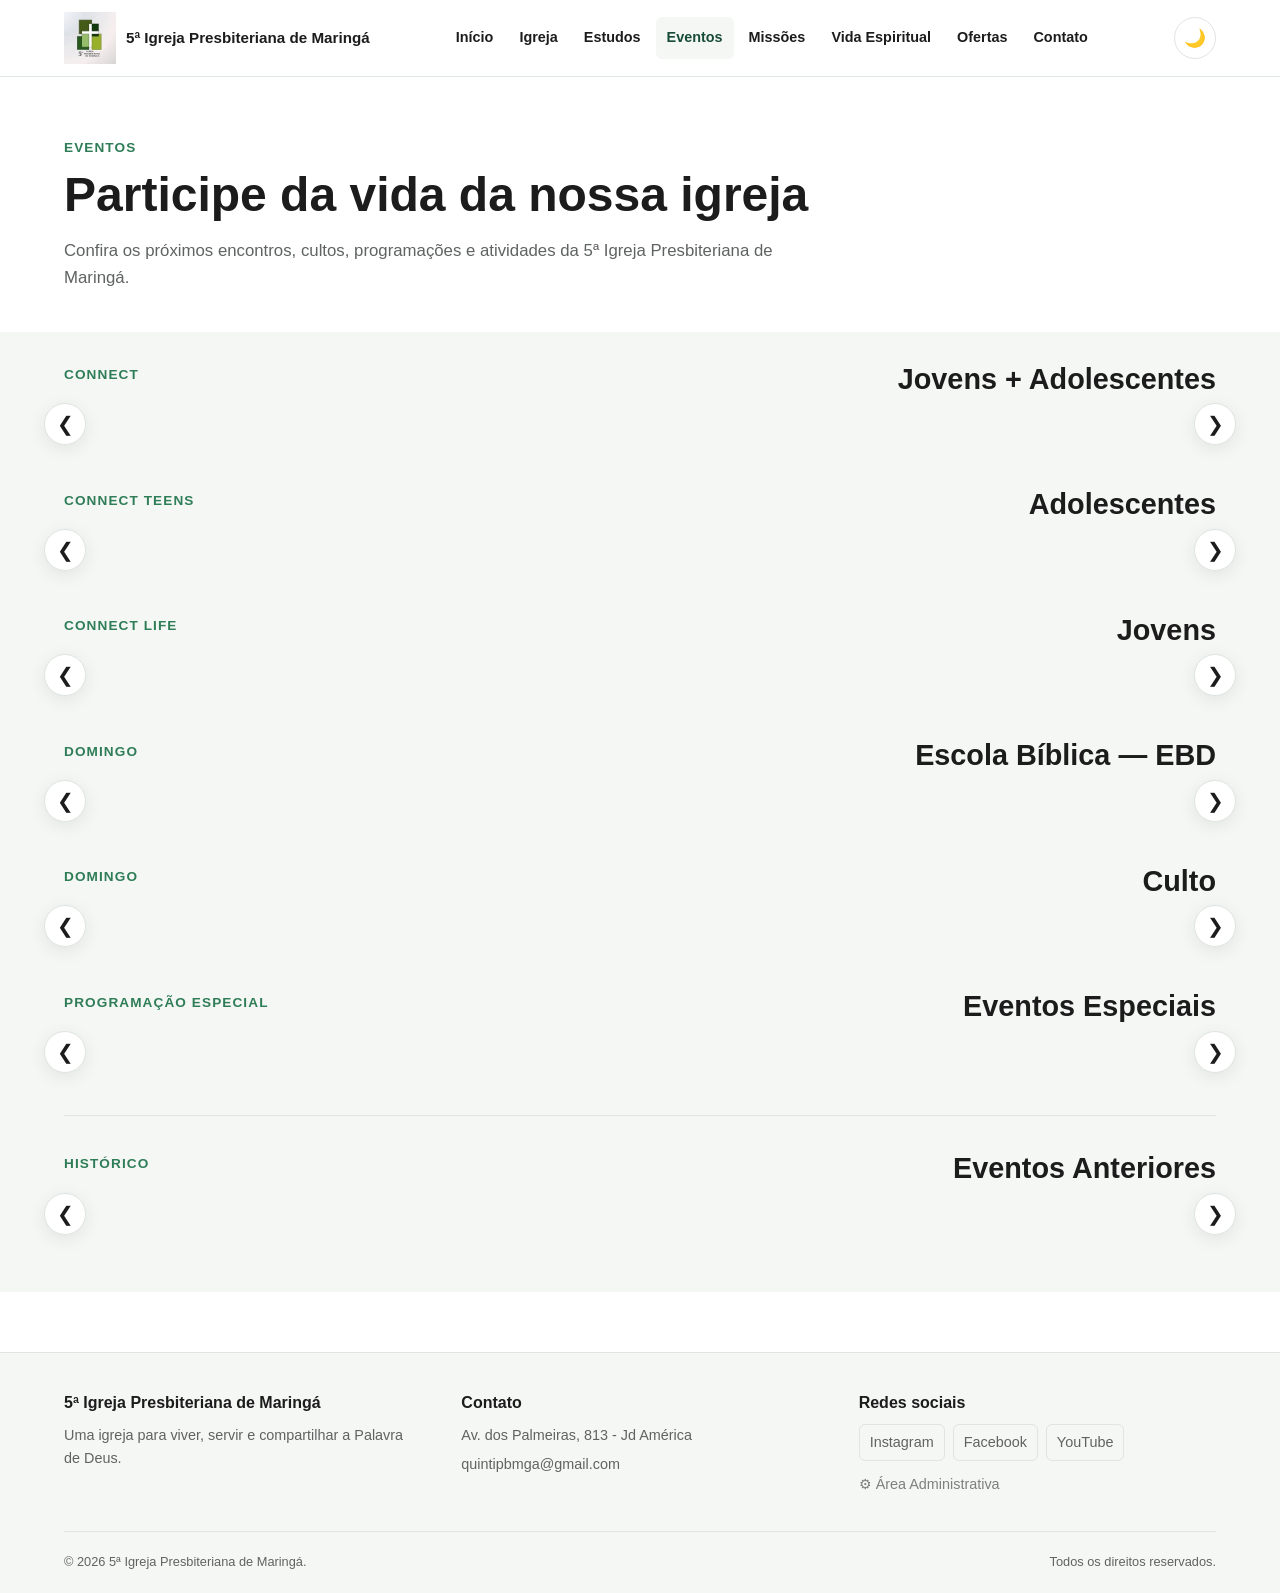
==== commit 90b71679: "AR" ====
--- a/pages/eventos/eventos.html
+++ b/pages/eventos/eventos.html
@@ -87,7 +87,7 @@
 
 
         <!-- =================================================
-             EVENTOS
+             PROGRAMAÇÕES FIXAS
              ================================================= -->
 
         <section class="eventos-conteudo">
@@ -96,34 +96,295 @@
 
 
                 <!-- =============================================
-                     PRÓXIMOS EVENTOS
-                     ============================================= -->
-
-                <div class="eventos-grupo">
-
-                    <div class="eventos-grupo-cabecalho">
-
-                        <p class="eventos-secao-label">
-                            Programação
-                        </p>
-
-                        <h2>
-                            Próximos eventos
-                        </h2>
-
-                    </div>
-
-
-                    <!--
-                        Os próximos eventos são
-                        carregados automaticamente
-                        pelo eventos.js.
-                    -->
-
-                    <div
-                        class="eventos-lista"
-                        id="eventos-lista"
-                    ></div>
+                     CONNECT — JOVENS + ADOLESCENTES
+                     ============================================= -->
+
+                <div class="eventos-grupo eventos-carrossel-grupo">
+
+                    <div class="eventos-grupo-cabecalho">
+
+                        <p class="eventos-secao-label">
+                            Connect
+                        </p>
+
+                        <h2>
+                            Jovens + Adolescentes
+                        </h2>
+
+                    </div>
+
+
+                    <div class="eventos-carrossel">
+
+                        <button
+                            type="button"
+                            class="eventos-carrossel-btn eventos-carrossel-anterior"
+                            aria-label="Evento anterior"
+                        >
+                            &#10094;
+                        </button>
+
+
+                        <div
+                            class="eventos-carrossel-lista"
+                            id="eventos-connect-misto"
+                        ></div>
+
+
+                        <button
+                            type="button"
+                            class="eventos-carrossel-btn eventos-carrossel-proximo"
+                            aria-label="Próximo evento"
+                        >
+                            &#10095;
+                        </button>
+
+                    </div>
+
+                </div>
+
+
+                <!-- =============================================
+                     CONNECT — ADOLESCENTES
+                     ============================================= -->
+
+                <div class="eventos-grupo eventos-carrossel-grupo">
+
+                    <div class="eventos-grupo-cabecalho">
+
+                        <p class="eventos-secao-label">
+                            Connect Teens
+                        </p>
+
+                        <h2>
+                            Adolescentes
+                        </h2>
+
+                    </div>
+
+
+                    <div class="eventos-carrossel">
+
+                        <button
+                            type="button"
+                            class="eventos-carrossel-btn eventos-carrossel-anterior"
+                            aria-label="Evento anterior"
+                        >
+                            &#10094;
+                        </button>
+
+
+                        <div
+                            class="eventos-carrossel-lista"
+                            id="eventos-connect-adolescentes"
+                        ></div>
+
+
+                        <button
+                            type="button"
+                            class="eventos-carrossel-btn eventos-carrossel-proximo"
+                            aria-label="Próximo evento"
+                        >
+                            &#10095;
+                        </button>
+
+                    </div>
+
+                </div>
+
+
+                <!-- =============================================
+                     CONNECT — JOVENS
+                     ============================================= -->
+
+                <div class="eventos-grupo eventos-carrossel-grupo">
+
+                    <div class="eventos-grupo-cabecalho">
+
+                        <p class="eventos-secao-label">
+                            Connect Life
+                        </p>
+
+                        <h2>
+                            Jovens
+                        </h2>
+
+                    </div>
+
+
+                    <div class="eventos-carrossel">
+
+                        <button
+                            type="button"
+                            class="eventos-carrossel-btn eventos-carrossel-anterior"
+                            aria-label="Evento anterior"
+                        >
+                            &#10094;
+                        </button>
+
+
+                        <div
+                            class="eventos-carrossel-lista"
+                            id="eventos-connect-jovens"
+                        ></div>
+
+
+                        <button
+                            type="button"
+                            class="eventos-carrossel-btn eventos-carrossel-proximo"
+                            aria-label="Próximo evento"
+                        >
+                            &#10095;
+                        </button>
+
+                    </div>
+
+                </div>
+
+
+                <!-- =============================================
+                     ESCOLA BÍBLICA
+                     ============================================= -->
+
+                <div class="eventos-grupo eventos-carrossel-grupo">
+
+                    <div class="eventos-grupo-cabecalho">
+
+                        <p class="eventos-secao-label">
+                            Domingo
+                        </p>
+
+                        <h2>
+                            Escola Bíblica — EBD
+                        </h2>
+
+                    </div>
+
+
+                    <div class="eventos-carrossel">
+
+                        <button
+                            type="button"
+                            class="eventos-carrossel-btn eventos-carrossel-anterior"
+                            aria-label="Evento anterior"
+                        >
+                            &#10094;
+                        </button>
+
+
+                        <div
+                            class="eventos-carrossel-lista"
+                            id="eventos-ebd"
+                        ></div>
+
+
+                        <button
+                            type="button"
+                            class="eventos-carrossel-btn eventos-carrossel-proximo"
+                            aria-label="Próximo evento"
+                        >
+                            &#10095;
+                        </button>
+
+                    </div>
+
+                </div>
+
+
+                <!-- =============================================
+                     CULTO
+                     ============================================= -->
+
+                <div class="eventos-grupo eventos-carrossel-grupo">
+
+                    <div class="eventos-grupo-cabecalho">
+
+                        <p class="eventos-secao-label">
+                            Domingo
+                        </p>
+
+                        <h2>
+                            Culto
+                        </h2>
+
+                    </div>
+
+
+                    <div class="eventos-carrossel">
+
+                        <button
+                            type="button"
+                            class="eventos-carrossel-btn eventos-carrossel-anterior"
+                            aria-label="Evento anterior"
+                        >
+                            &#10094;
+                        </button>
+
+
+                        <div
+                            class="eventos-carrossel-lista"
+                            id="eventos-culto"
+                        ></div>
+
+
+                        <button
+                            type="button"
+                            class="eventos-carrossel-btn eventos-carrossel-proximo"
+                            aria-label="Próximo evento"
+                        >
+                            &#10095;
+                        </button>
+
+                    </div>
+
+                </div>
+
+
+                <!-- =============================================
+                     EVENTOS ESPECIAIS
+                     ============================================= -->
+
+                <div class="eventos-grupo eventos-carrossel-grupo">
+
+                    <div class="eventos-grupo-cabecalho">
+
+                        <p class="eventos-secao-label">
+                            Programação especial
+                        </p>
+
+                        <h2>
+                            Eventos Especiais
+                        </h2>
+
+                    </div>
+
+
+                    <div class="eventos-carrossel">
+
+                        <button
+                            type="button"
+                            class="eventos-carrossel-btn eventos-carrossel-anterior"
+                            aria-label="Evento anterior"
+                        >
+                            &#10094;
+                        </button>
+
+
+                        <div
+                            class="eventos-carrossel-lista"
+                            id="eventos-especiais"
+                        ></div>
+
+
+                        <button
+                            type="button"
+                            class="eventos-carrossel-btn eventos-carrossel-proximo"
+                            aria-label="Próximo evento"
+                        >
+                            &#10095;
+                        </button>
+
+                    </div>
 
                 </div>
 
@@ -141,22 +402,38 @@
                         </p>
 
                         <h2>
-                            Eventos anteriores
-                        </h2>
-
-                    </div>
-
-
-                    <!--
-                        Os eventos anteriores são
-                        carregados automaticamente
-                        pelo eventos.js.
-                    -->
-
-                    <div
-                        class="eventos-lista"
-                        id="eventos-anteriores"
-                    ></div>
+                            Eventos Anteriores
+                        </h2>
+
+                    </div>
+
+
+                    <div class="eventos-carrossel">
+
+                        <button
+                            type="button"
+                            class="eventos-carrossel-btn eventos-carrossel-anterior"
+                            aria-label="Evento anterior"
+                        >
+                            &#10094;
+                        </button>
+
+
+                        <div
+                            class="eventos-carrossel-lista"
+                            id="eventos-anteriores"
+                        ></div>
+
+
+                        <button
+                            type="button"
+                            class="eventos-carrossel-btn eventos-carrossel-proximo"
+                            aria-label="Próximo evento"
+                        >
+                            &#10095;
+                        </button>
+
+                    </div>
 
                 </div>
 
@@ -189,4 +466,4 @@
 
 </body>
 
-</html>
+</html>
--- a/pages/eventos/eventos.css
+++ b/pages/eventos/eventos.css
@@ -8,8 +8,11 @@
    ========================================================= */
 
 .eventos-container {
+
     width: min(1180px, 90%);
+
     margin: 0 auto;
+
 }
 
 
@@ -18,32 +21,57 @@
    ========================================================= */
 
 .eventos-intro {
+
     padding: 60px 0 40px;
+
     background: var(--cor-fundo);
-}
+
+}
+
 
 .eventos-label,
 .eventos-secao-label {
+
     margin-bottom: 8px;
+
     color: var(--verde-medio);
+
     font-size: 0.85rem;
+
     font-weight: 700;
+
     letter-spacing: 0.08em;
+
     text-transform: uppercase;
-}
+
+}
+
 
 .eventos-intro h1 {
+
     max-width: 760px;
+
     margin-bottom: 16px;
+
     color: var(--cor-texto);
+
     font-size: clamp(2rem, 4vw, 3rem);
+
     line-height: 1.15;
-}
+
+}
+
 
 .eventos-texto {
+
     max-width: 720px;
+
     color: var(--cor-texto-secundario);
+
     font-size: 1.05rem;
+
+    line-height: 1.6;
+
 }
 
 
@@ -52,8 +80,11 @@
    ========================================================= */
 
 .eventos-conteudo {
+
     padding: 30px 0 70px;
+
     background: var(--cor-fundo-secundario);
+
 }
 
 
@@ -62,32 +93,95 @@
    ========================================================= */
 
 .eventos-grupo {
-    margin-bottom: 50px;
-}
+
+    margin-bottom: 55px;
+
+}
+
 
 .eventos-grupo:last-child {
+
     margin-bottom: 0;
-}
+
+}
+
 
 .eventos-grupo-cabecalho {
-    margin-bottom: 22px;
-}
+
+    display: flex;
+
+    align-items: center;
+
+    justify-content: space-between;
+
+    gap: 20px;
+
+    margin-bottom: 20px;
+
+}
+
 
 .eventos-grupo-cabecalho h2 {
+
+    margin: 0;
+
     color: var(--cor-texto);
+
     font-size: 1.8rem;
+
     line-height: 1.2;
-}
-
-
-/* =========================================================
-   LISTA DE EVENTOS
-   ========================================================= */
-
-.eventos-lista {
-    display: grid;
-    grid-template-columns: repeat(2, minmax(0, 1fr));
+
+}
+
+
+/* =========================================================
+   ÁREA DO CARROSSEL
+   ========================================================= */
+
+.eventos-carrossel {
+
+    position: relative;
+
+    display: flex;
+
+    align-items: center;
+
+    width: 100%;
+
+}
+
+
+/* =========================================================
+   LISTA DO CARROSSEL
+   ========================================================= */
+
+.eventos-carrossel-lista {
+
+    display: flex;
+
+    width: 100%;
+
     gap: 18px;
+
+    overflow-x: auto;
+
+    overflow-y: hidden;
+
+    scroll-behavior: smooth;
+
+    scroll-snap-type: x mandatory;
+
+    scrollbar-width: none;
+
+    padding: 4px 2px 12px;
+
+}
+
+
+.eventos-carrossel-lista::-webkit-scrollbar {
+
+    display: none;
+
 }
 
 
@@ -96,185 +190,443 @@
    ========================================================= */
 
 .evento-card {
+
+    flex: 0 0 calc((100% - 36px) / 3);
+
     display: flex;
-    align-items: center;
-    gap: 20px;
-
-    padding: 22px;
+
+    flex-direction: column;
+
+    min-width: 0;
+
+    overflow: hidden;
 
     background: var(--cor-fundo-card);
 
     border: 1px solid var(--cor-borda);
+
     border-radius: var(--raio-medio);
 
     box-shadow: var(--sombra-suave);
+
+    scroll-snap-align: start;
 
     transition:
         transform var(--transicao),
         box-shadow var(--transicao),
+        border-color var(--transicao);
+
+}
+
+
+.evento-card:hover {
+
+    transform: translateY(-3px);
+
+}
+
+
+/* =========================================================
+   IMAGEM DO EVENTO
+   ========================================================= */
+
+.evento-imagem {
+
+    width: 100%;
+
+    aspect-ratio: 16 / 9;
+
+    overflow: hidden;
+
+    background: var(--cor-fundo-secundario);
+
+}
+
+
+.evento-imagem img {
+
+    width: 100%;
+
+    height: 100%;
+
+    display: block;
+
+    object-fit: cover;
+
+    transition: transform var(--transicao);
+
+}
+
+
+.evento-card:hover .evento-imagem img {
+
+    transform: scale(1.03);
+
+}
+
+
+/* =========================================================
+   CONTEÚDO DO CARD
+   ========================================================= */
+
+.evento-conteudo {
+
+    display: flex;
+
+    flex-direction: column;
+
+    flex: 1;
+
+    padding: 20px;
+
+}
+
+
+/* =========================================================
+   TIPO DO EVENTO
+   ========================================================= */
+
+.evento-tipo {
+
+    margin-bottom: 6px;
+
+    color: var(--verde-medio);
+
+    font-size: 0.78rem;
+
+    font-weight: 700;
+
+    letter-spacing: 0.07em;
+
+    text-transform: uppercase;
+
+}
+
+
+/* =========================================================
+   TÍTULO
+   ========================================================= */
+
+.evento-info h3 {
+
+    margin: 0 0 10px;
+
+    color: var(--cor-texto);
+
+    font-size: 1.2rem;
+
+    line-height: 1.3;
+
+}
+
+
+/* =========================================================
+   DATA E HORÁRIO
+   ========================================================= */
+
+.evento-detalhes {
+
+    display: flex;
+
+    flex-direction: column;
+
+    gap: 5px;
+
+    margin-bottom: 6px;
+
+    color: var(--cor-texto-secundario);
+
+    font-size: 0.92rem;
+
+    line-height: 1.45;
+
+}
+
+
+/* =========================================================
+   LOCAL
+   ========================================================= */
+
+.evento-local {
+
+    margin-top: 2px;
+
+    color: var(--cor-texto-secundario);
+
+    font-size: 0.9rem;
+
+    line-height: 1.45;
+
+}
+
+
+/* =========================================================
+   DESCRIÇÃO
+   ========================================================= */
+
+.evento-descricao {
+
+    margin-top: 10px;
+
+    color: var(--cor-texto-secundario);
+
+    font-size: 0.9rem;
+
+    line-height: 1.5;
+
+}
+
+
+/* =========================================================
+   ÁREA DA AÇÃO
+   ========================================================= */
+
+.evento-acoes {
+
+    display: flex;
+
+    align-items: center;
+
+    margin-top: auto;
+
+    padding-top: 18px;
+
+}
+
+
+/* =========================================================
+   BOTÃO DO EVENTO
+   ========================================================= */
+
+.evento-botao {
+
+    display: inline-flex;
+
+    align-items: center;
+
+    justify-content: center;
+
+    min-height: 42px;
+
+    padding: 10px 18px;
+
+    background: var(--verde-principal);
+
+    border: 1px solid var(--verde-principal);
+
+    border-radius: var(--raio-pequeno);
+
+    color: #ffffff;
+
+    font-size: 0.9rem;
+
+    font-weight: 700;
+
+    text-decoration: none;
+
+    cursor: pointer;
+
+    transition:
+        background var(--transicao),
         border-color var(--transicao),
+        transform var(--transicao);
+
+}
+
+
+.evento-botao:hover {
+
+    transform: translateY(-1px);
+
+}
+
+
+/* =========================================================
+   EVENTO EM DESTAQUE
+   ========================================================= */
+
+.evento-card.destaque {
+
+    border-color: var(--verde-medio);
+
+}
+
+
+/* =========================================================
+   BOTÕES DO CARROSSEL
+   ========================================================= */
+
+.eventos-carrossel-btn {
+
+    position: absolute;
+
+    z-index: 5;
+
+    top: 50%;
+
+    display: flex;
+
+    align-items: center;
+
+    justify-content: center;
+
+    width: 42px;
+
+    height: 42px;
+
+    padding: 0;
+
+    background: var(--cor-fundo-card);
+
+    border: 1px solid var(--cor-borda);
+
+    border-radius: 50%;
+
+    color: var(--cor-texto);
+
+    font-size: 1.25rem;
+
+    line-height: 1;
+
+    box-shadow: var(--sombra-suave);
+
+    cursor: pointer;
+
+    transform: translateY(-50%);
+
+    transition:
+        background var(--transicao),
+        color var(--transicao),
+        border-color var(--transicao),
+        transform var(--transicao),
         opacity var(--transicao);
-}
-
-.evento-card:hover {
-    transform: translateY(-2px);
-}
-
-
-/* =========================================================
-   DATA DO EVENTO
-   ========================================================= */
-
-.evento-data {
-    flex: 0 0 72px;
-
-    width: 72px;
-    height: 78px;
-
-    display: flex;
-    flex-direction: column;
-    align-items: center;
-    justify-content: center;
+
+}
+
+
+.eventos-carrossel-btn:hover {
 
     background: var(--verde-principal);
 
+    border-color: var(--verde-principal);
+
+    color: #ffffff;
+
+    transform: translateY(-50%) scale(1.05);
+
+}
+
+
+.eventos-carrossel-btn:active {
+
+    transform: translateY(-50%) scale(0.96);
+
+}
+
+
+.eventos-carrossel-anterior {
+
+    left: -20px;
+
+}
+
+
+.eventos-carrossel-proximo {
+
+    right: -20px;
+
+}
+
+
+.eventos-carrossel-btn:disabled {
+
+    opacity: 0.35;
+
+    cursor: default;
+
+    pointer-events: none;
+
+}
+
+
+/* =========================================================
+   EVENTOS ANTERIORES
+   ========================================================= */
+
+.eventos-anteriores {
+
+    padding-top: 35px;
+
+    border-top: 1px solid var(--cor-borda);
+
+}
+
+
+.evento-anterior {
+
+    opacity: 0.78;
+
+}
+
+
+.evento-anterior:hover {
+
+    opacity: 1;
+
+}
+
+
+/* =========================================================
+   NENHUM EVENTO
+   ========================================================= */
+
+.eventos-vazio {
+
+    flex: 0 0 100%;
+
+    padding: 30px;
+
+    background: var(--cor-fundo-card);
+
+    border: 1px solid var(--cor-borda);
+
     border-radius: var(--raio-medio);
 
-    color: #ffffff;
+    color: var(--cor-texto-secundario);
 
     text-align: center;
-}
-
-.evento-dia {
-    display: block;
-
-    font-size: 1.8rem;
-    font-weight: 800;
-
-    line-height: 1;
-}
-
-.evento-mes {
-    margin-top: 5px;
-
-    font-size: 0.75rem;
-    font-weight: 700;
-
-    letter-spacing: 0.08em;
-}
-
-
-/* =========================================================
-   INFORMAÇÕES DO EVENTO
-   ========================================================= */
-
-.evento-info {
-    min-width: 0;
-}
-
-.evento-tipo {
-    margin-bottom: 4px;
-
-    color: var(--verde-medio);
-
-    font-size: 0.8rem;
-    font-weight: 700;
-
-    letter-spacing: 0.06em;
-
-    text-transform: uppercase;
-}
-
-.evento-info h3 {
-    margin-bottom: 6px;
-
-    color: var(--cor-texto);
-
-    font-size: 1.15rem;
-    line-height: 1.3;
-}
-
-.evento-detalhes {
-    color: var(--cor-texto-secundario);
-    font-size: 0.95rem;
-}
-
-.evento-local {
-    margin-top: 4px;
-
-    color: var(--cor-texto-secundario);
-
-    font-size: 0.9rem;
-}
-
-.evento-descricao {
-    margin-top: 8px;
-
-    color: var(--cor-texto-secundario);
-
-    font-size: 0.9rem;
-    line-height: 1.5;
-}
-
-
-/* =========================================================
-   EVENTO EM DESTAQUE
-   ========================================================= */
-
-.evento-card.destaque {
-    border-color: var(--verde-medio);
-}
-
-
-/* =========================================================
-   EVENTOS ANTERIORES
-   ========================================================= */
-
-.eventos-anteriores {
-    padding-top: 35px;
-
-    border-top: 1px solid var(--cor-borda);
-}
-
-.evento-anterior {
-    opacity: 0.78;
-}
-
-.evento-anterior:hover {
-    opacity: 1;
-}
-
-
-/* =========================================================
-   NENHUM EVENTO
-   ========================================================= */
-
-.eventos-vazio {
-    grid-column: 1 / -1;
-
-    padding: 30px;
+
+}
+
+
+/* =========================================================
+   ACESSIBILIDADE — FOCO
+   ========================================================= */
+
+.eventos-carrossel-btn:focus-visible {
+
+    outline: 3px solid var(--verde-medio);
+
+    outline-offset: 3px;
+
+}
+
+
+/* =========================================================
+   TEMA ESCURO
+   ========================================================= */
+
+[data-theme="dark"] .eventos-conteudo {
+
+    background: var(--cor-fundo-secundario);
+
+}
+
+
+[data-theme="dark"] .evento-card {
 
     background: var(--cor-fundo-card);
 
-    border: 1px solid var(--cor-borda);
-    border-radius: var(--raio-medio);
-
-    color: var(--cor-texto-secundario);
-
-    text-align: center;
-}
-
-
-/* =========================================================
-   TEMA ESCURO
-   ========================================================= */
-
-[data-theme="dark"] .eventos-conteudo {
-    background: var(--cor-fundo-secundario);
-}
-
-[data-theme="dark"] .evento-card {
-    background: var(--cor-fundo-card);
 }
 
 
@@ -282,18 +634,73 @@
    TABLET
    ========================================================= */
 
-@media (max-width: 800px) {
+@media (max-width: 900px) {
 
     .eventos-intro {
+
         padding: 50px 0 35px;
+
     }
 
     .eventos-conteudo {
+
         padding: 25px 0 55px;
-    }
-
-    .eventos-lista {
-        grid-template-columns: 1fr;
+
+    }
+
+    .evento-card {
+
+        flex-basis: calc((100% - 18px) / 2);
+
+    }
+
+    .eventos-carrossel-anterior {
+
+        left: -15px;
+
+    }
+
+    .eventos-carrossel-proximo {
+
+        right: -15px;
+
+    }
+
+}
+
+
+/* =========================================================
+   TABLET PEQUENO
+   ========================================================= */
+
+@media (max-width: 700px) {
+
+    .evento-card {
+
+        flex-basis: 75%;
+
+    }
+
+    .eventos-carrossel-btn {
+
+        width: 38px;
+
+        height: 38px;
+
+        font-size: 1.1rem;
+
+    }
+
+    .eventos-carrossel-anterior {
+
+        left: -10px;
+
+    }
+
+    .eventos-carrossel-proximo {
+
+        right: -10px;
+
     }
 
 }
@@ -306,59 +713,122 @@
 @media (max-width: 550px) {
 
     .eventos-container {
+
         width: 92%;
+
     }
 
     .eventos-intro {
+
         padding: 40px 0 30px;
+
     }
 
     .eventos-texto {
+
         font-size: 0.98rem;
+
     }
 
     .eventos-grupo {
-        margin-bottom: 40px;
+
+        margin-bottom: 42px;
+
     }
 
     .eventos-grupo-cabecalho {
-        margin-bottom: 18px;
+
+        margin-bottom: 16px;
+
     }
 
     .eventos-grupo-cabecalho h2 {
+
         font-size: 1.5rem;
+
+    }
+
+    .eventos-carrossel-lista {
+
+        gap: 14px;
+
+        padding-bottom: 10px;
+
+        scroll-snap-type: x mandatory;
+
+    }
+
+    .evento-card {
+
+        flex: 0 0 88%;
+
+    }
+
+    .evento-conteudo {
+
+        padding: 16px;
+
+    }
+
+    .evento-info h3 {
+
+        font-size: 1.05rem;
+
+    }
+
+    .evento-descricao {
+
+        font-size: 0.85rem;
+
+    }
+
+    .eventos-carrossel-btn {
+
+        width: 36px;
+
+        height: 36px;
+
+        font-size: 1rem;
+
+    }
+
+    .eventos-carrossel-anterior {
+
+        left: -8px;
+
+    }
+
+    .eventos-carrossel-proximo {
+
+        right: -8px;
+
     }
 
     .eventos-anteriores {
+
         padding-top: 28px;
-    }
+
+    }
+
+}
+
+
+/* =========================================================
+   MOBILE PEQUENO
+   ========================================================= */
+
+@media (max-width: 380px) {
 
     .evento-card {
-        gap: 14px;
-        padding: 16px;
-    }
-
-    .evento-data {
-        flex-basis: 62px;
-
-        width: 62px;
-        height: 68px;
-    }
-
-    .evento-dia {
-        font-size: 1.5rem;
-    }
-
-    .evento-mes {
-        font-size: 0.7rem;
-    }
-
-    .evento-info h3 {
-        font-size: 1rem;
-    }
-
-    .evento-descricao {
-        font-size: 0.85rem;
-    }
-
-}
+
+        flex-basis: 92%;
+
+    }
+
+    .evento-conteudo {
+
+        padding: 14px;
+
+    }
+
+}
